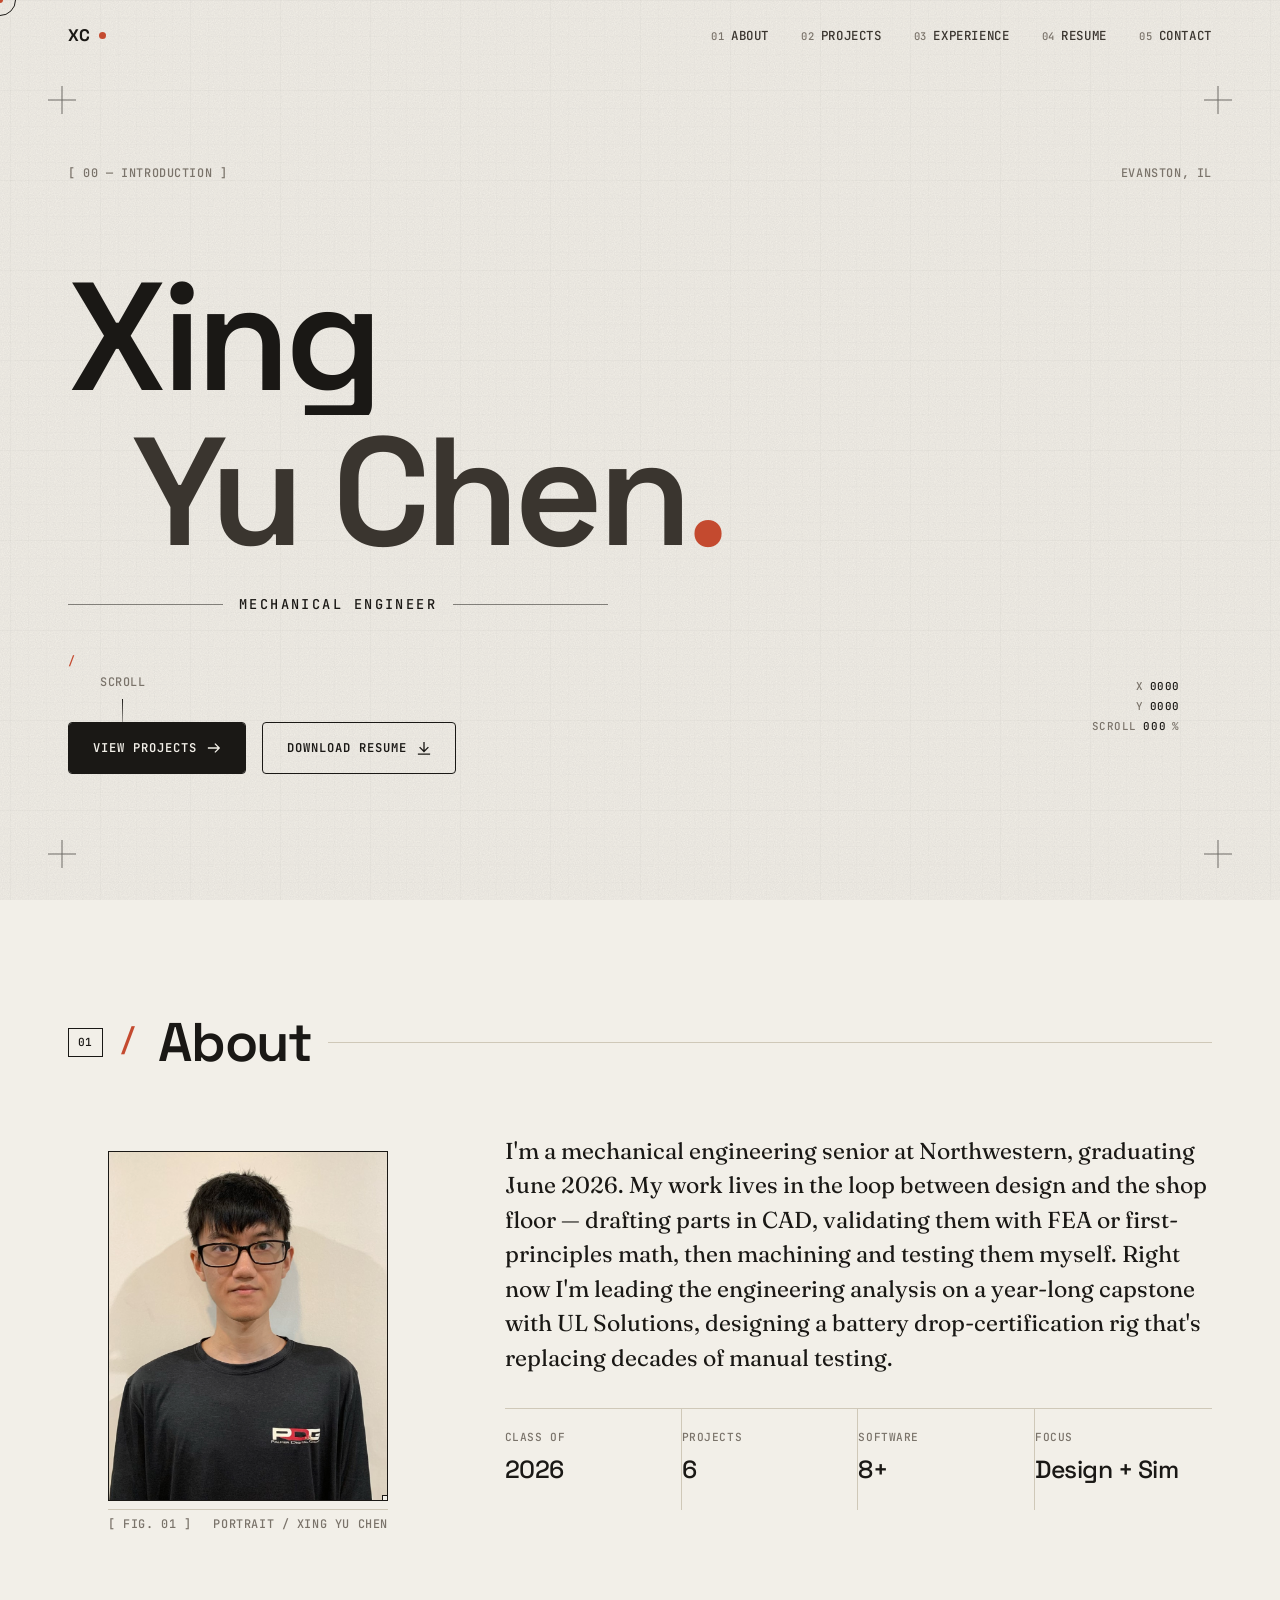
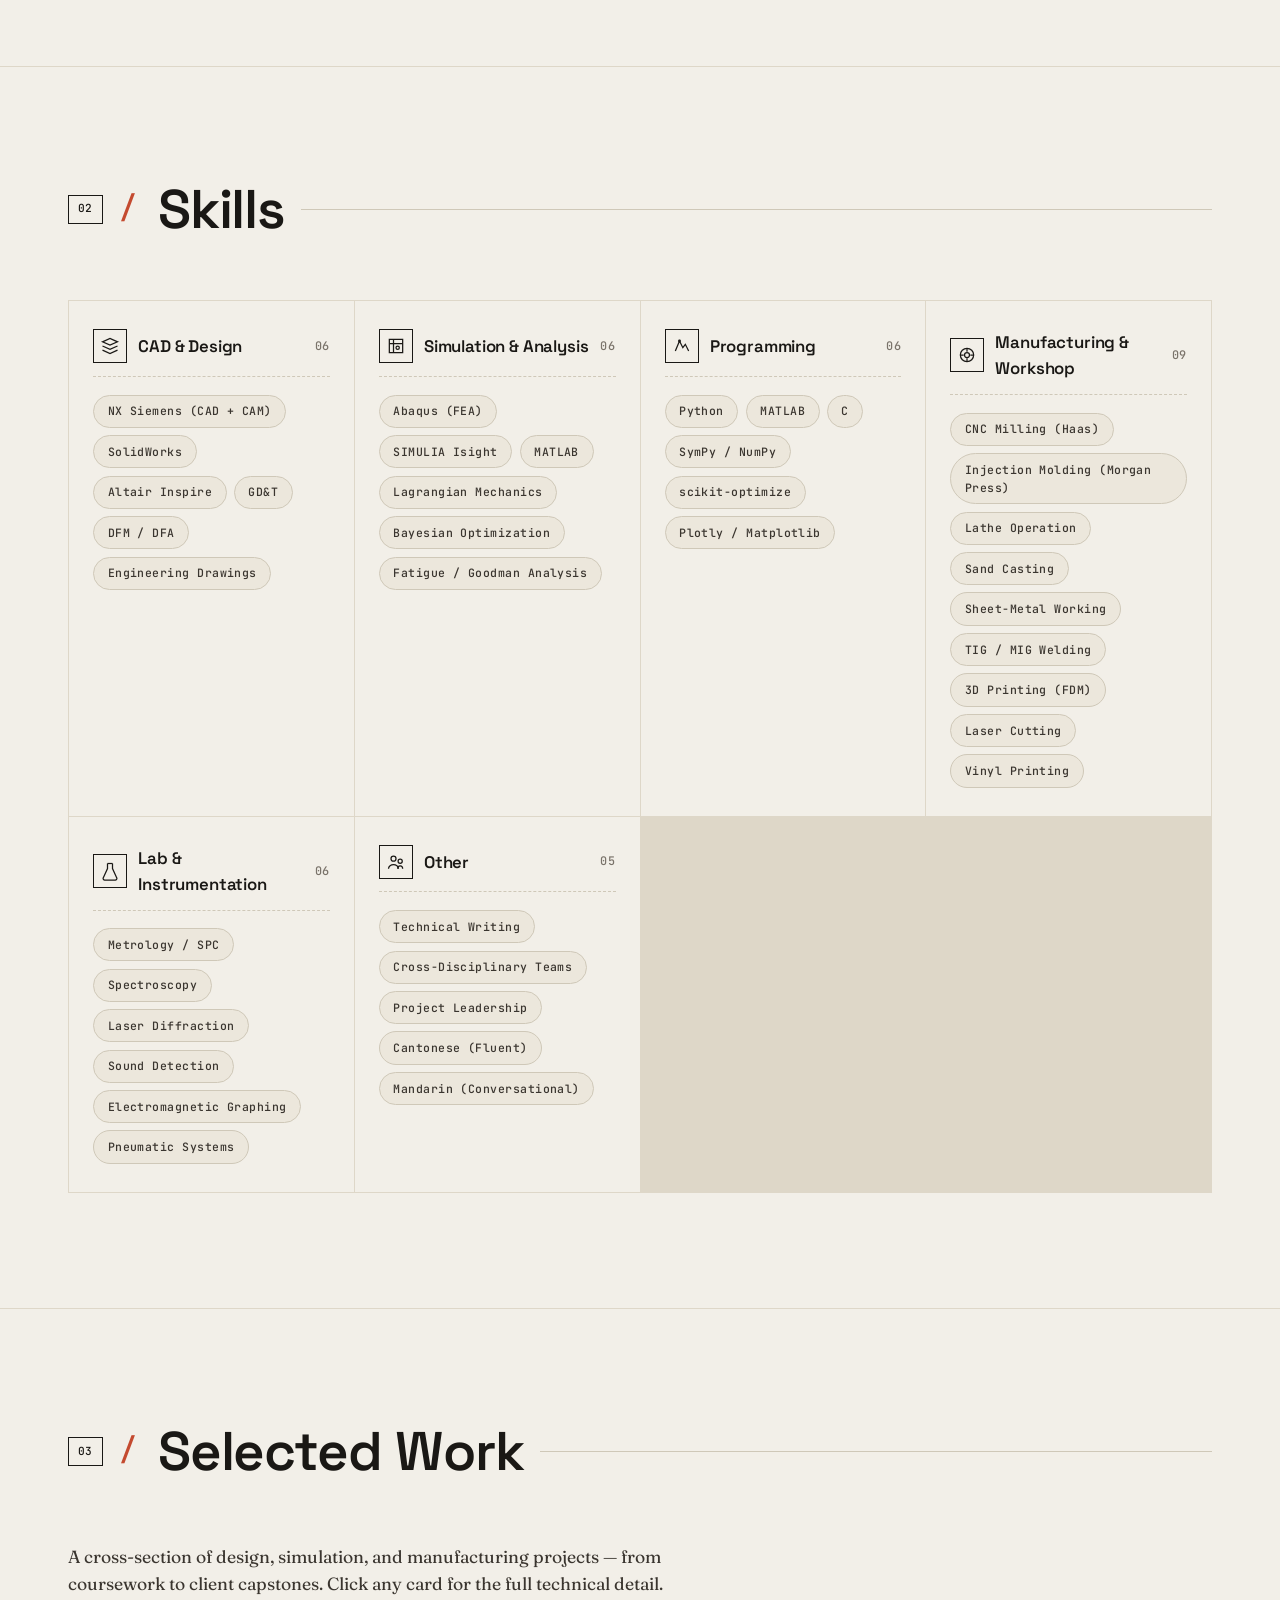
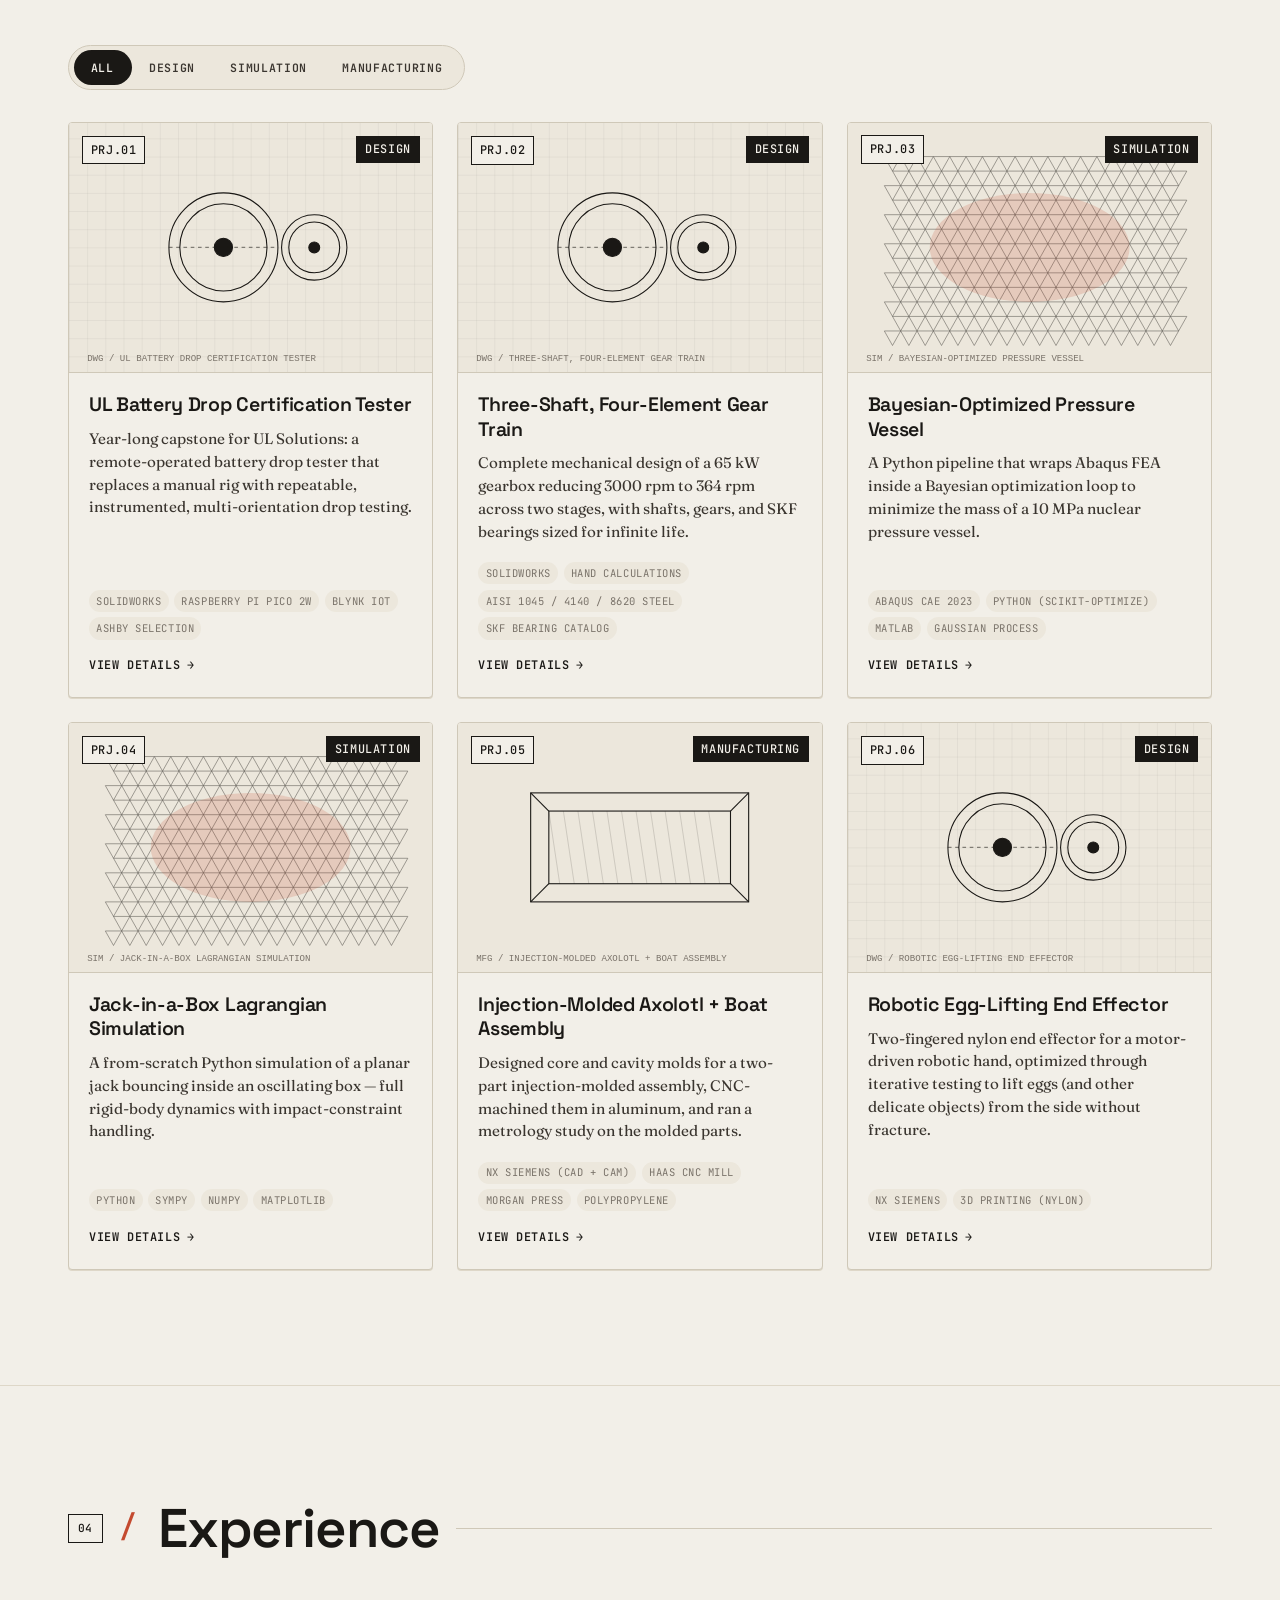
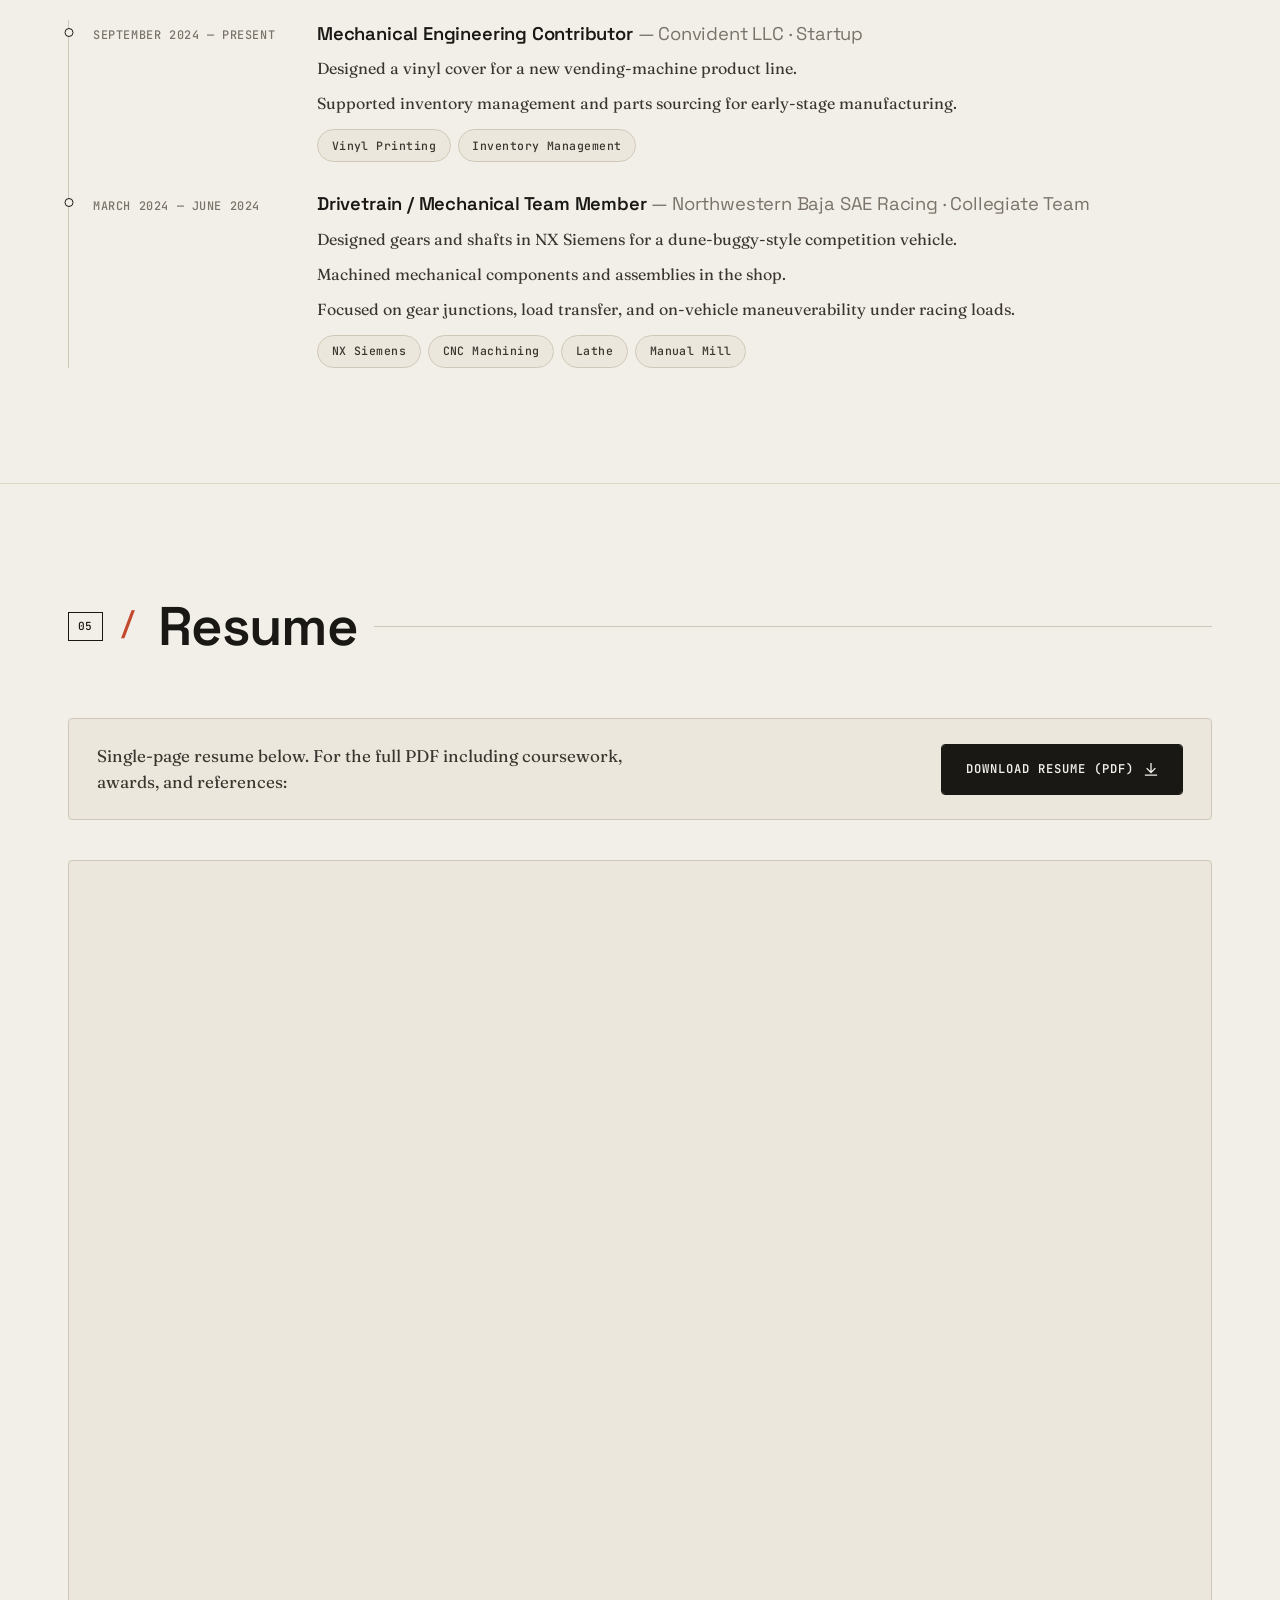
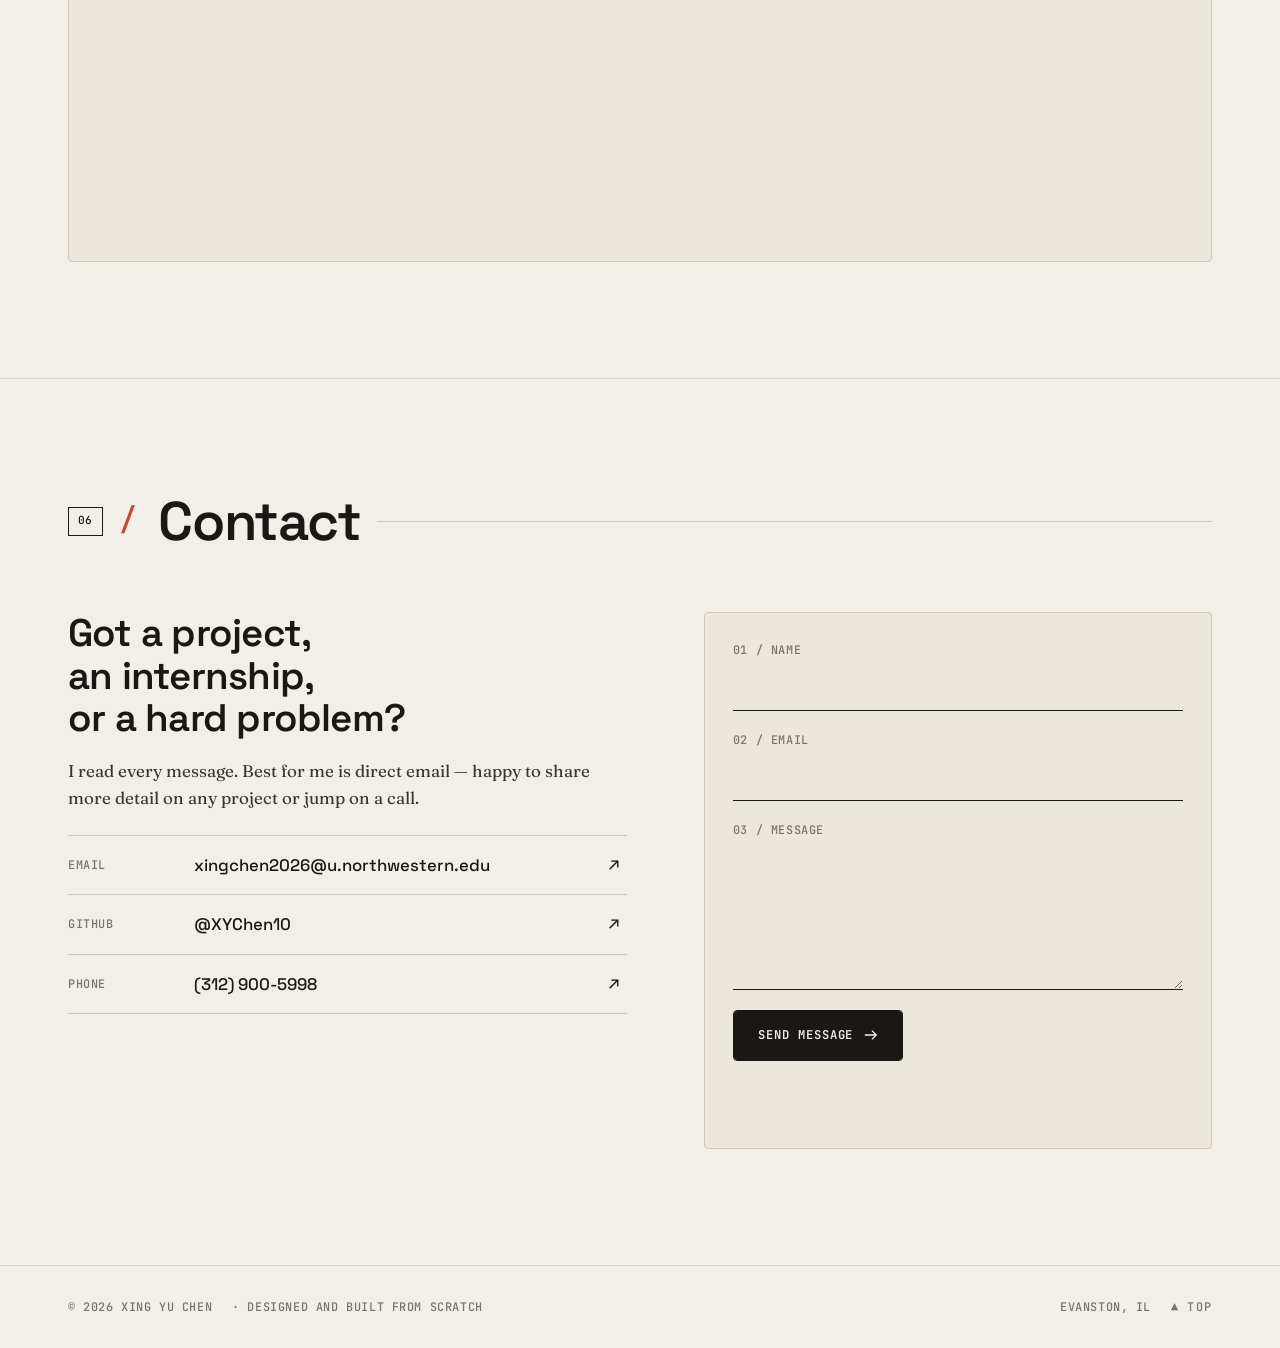
==== index.html @ 496e9e71 "initial ship" ====
<!doctype html>
<html lang="en">
<head>
  <meta charset="utf-8" />
  <meta name="viewport" content="width=device-width, initial-scale=1" />
  <meta name="theme-color" content="#F2EFE8" />
  <title>Portfolio</title>
  <meta name="description" data-bind="description" content="Mechanical engineering portfolio." />

  <link rel="preconnect" href="https://fonts.googleapis.com" />
  <link rel="preconnect" href="https://fonts.gstatic.com" crossorigin />
  <link rel="stylesheet" href="https://fonts.googleapis.com/css2?family=Space+Grotesk:wght@400;500;600;700&family=Fraunces:opsz,wght@9..144,400;9..144,500;9..144,600&family=JetBrains+Mono:wght@400;500;600&display=swap" />
  <link rel="stylesheet" href="styles.css" />
  <link rel="icon" href="data:image/svg+xml;utf8,<svg xmlns='http://www.w3.org/2000/svg' viewBox='0 0 32 32'><rect width='32' height='32' fill='%23F2EFE8'/><text x='16' y='22' text-anchor='middle' font-family='monospace' font-size='16' font-weight='700' fill='%231A1815'>X</text></svg>" />
</head>
<body>
  <div class="cursor-dot" aria-hidden="true"></div>
  <div class="cursor-ring" aria-hidden="true"></div>
  <div class="grain" aria-hidden="true"></div>

  <!-- ============ NAV ============ -->
  <header class="nav" id="nav">
    <div class="nav__inner">
      <a href="#hero" class="nav__logo" aria-label="Home">
        <span class="nav__mark" data-bind="initials">·</span>
        <span class="nav__dot"></span>
      </a>
      <nav class="nav__links" aria-label="Primary">
        <a href="#about"      data-nav="about"><span class="nav__num">01</span> About</a>
        <a href="#work"       data-nav="work"><span class="nav__num">02</span> Projects</a>
        <a href="#experience" data-nav="experience"><span class="nav__num">03</span> Experience</a>
        <a href="#resume"     data-nav="resume"><span class="nav__num">04</span> Resume</a>
        <a href="#contact"    data-nav="contact"><span class="nav__num">05</span> Contact</a>
      </nav>
      <button class="nav__toggle" id="navToggle" aria-label="Toggle menu" aria-expanded="false">
        <span></span><span></span><span></span>
      </button>
    </div>
  </header>

  <main>
    <!-- ============ HERO ============ -->
    <section class="hero" id="hero" data-section="hero">
      <svg class="hero__grid" aria-hidden="true" preserveAspectRatio="xMidYMid slice" viewBox="0 0 1600 1000">
        <defs>
          <pattern id="grid-fine" width="20" height="20" patternUnits="userSpaceOnUse">
            <path d="M 20 0 L 0 0 0 20" fill="none" stroke="currentColor" stroke-width="0.5" opacity="0.35"/>
          </pattern>
          <pattern id="grid-coarse" width="100" height="100" patternUnits="userSpaceOnUse">
            <path d="M 100 0 L 0 0 0 100" fill="none" stroke="currentColor" stroke-width="0.8" opacity="0.5"/>
          </pattern>
        </defs>
        <rect width="100%" height="100%" fill="url(#grid-fine)" />
        <rect width="100%" height="100%" fill="url(#grid-coarse)" />
      </svg>

      <span class="crosshair crosshair--tl" aria-hidden="true"></span>
      <span class="crosshair crosshair--tr" aria-hidden="true"></span>
      <span class="crosshair crosshair--bl" aria-hidden="true"></span>
      <span class="crosshair crosshair--br" aria-hidden="true"></span>

      <div class="hero__inner container">
        <div class="hero__meta mono">
          <span class="hero__meta-line">[ 00 — INTRODUCTION ]</span>
          <span class="hero__meta-line" data-bind="location">—</span>
        </div>

        <h1 class="hero__name reveal" id="heroName">
          <!-- populated by main.js: name split into rows -->
        </h1>

        <div class="hero__rule reveal" id="heroRule">
          <span class="rule-line"></span>
          <span class="hero__title mono" data-bind="title">MECHANICAL ENGINEER</span>
          <span class="rule-line"></span>
        </div>

        <p class="hero__tagline reveal" id="heroTagline">
          <span class="hero__tagline-prefix mono">/ </span>
          <span class="hero__tagline-cycle" id="taglineCycle" aria-live="polite">—</span>
        </p>

        <div class="hero__ctas reveal" id="heroCtas">
          <a href="#work" class="btn btn--solid">
            <span class="btn__label">View Projects</span>
            <span class="btn__icon" aria-hidden="true">
              <svg viewBox="0 0 16 16" width="14" height="14"><path d="M1 8h13M9 3l5 5-5 5" fill="none" stroke="currentColor" stroke-width="1.5"/></svg>
            </span>
          </a>
          <a href="#" class="btn btn--ghost btn--pulse" data-bind-href="resume" download>
            <span class="btn__label">Download Resume</span>
            <span class="btn__icon" aria-hidden="true">
              <svg viewBox="0 0 16 16" width="14" height="14"><path d="M8 1v10M3 7l5 5 5-5M1 15h14" fill="none" stroke="currentColor" stroke-width="1.5"/></svg>
            </span>
          </a>
        </div>

        <div class="hero__readout mono" aria-hidden="true">
          <div><span>X</span><b id="readoutX">0000</b></div>
          <div><span>Y</span><b id="readoutY">0000</b></div>
          <div><span>SCROLL</span><b id="readoutScroll">000</b>%</div>
        </div>

        <div class="hero__scrollhint mono" aria-hidden="true">
          <span>SCROLL</span>
          <span class="hero__scrollhint-line"></span>
        </div>
      </div>
    </section>

    <!-- ============ ABOUT ============ -->
    <section class="section about" id="about" data-section="about">
      <div class="container">
        <header class="section__head">
          <span class="section__num mono">01</span>
          <h2 class="section__title"><span class="section__title-lead mono">/ </span>About</h2>
          <span class="section__rule"></span>
        </header>

        <div class="about__grid">
          <figure class="about__photo reveal">
            <div class="about__photo-frame">
              <img alt="Portrait" data-bind-src="photo" data-bind-alt="name" />
            </div>
            <figcaption class="about__caption mono">
              <span>[ FIG. 01 ]</span><span data-bind="figCaption">PORTRAIT</span>
            </figcaption>
          </figure>

          <div class="about__body">
            <p class="about__lead reveal" data-bind="bio"></p>

            <dl class="about__stats reveal" id="aboutStats"></dl>
          </div>
        </div>
      </div>
    </section>

    <!-- ============ SKILLS ============ -->
    <section class="section skills" id="skills" data-section="skills">
      <div class="container">
        <header class="section__head">
          <span class="section__num mono">02</span>
          <h2 class="section__title"><span class="section__title-lead mono">/ </span>Skills</h2>
          <span class="section__rule"></span>
        </header>

        <div class="skills__grid" id="skillsGrid"></div>
      </div>
    </section>

    <!-- ============ WORK / PROJECTS ============ -->
    <section class="section work" id="work" data-section="work">
      <div class="container">
        <header class="section__head">
          <span class="section__num mono">03</span>
          <h2 class="section__title"><span class="section__title-lead mono">/ </span>Selected Work</h2>
          <span class="section__rule"></span>
        </header>

        <p class="work__intro reveal">
          A cross-section of design, simulation, and manufacturing projects —
          from coursework to client capstones. Click any card for the full technical detail.
        </p>

        <div class="filter reveal" role="tablist" aria-label="Project filter" id="filterEl">
          <span class="filter__pill" aria-hidden="true"></span>
          <!-- buttons populated by main.js from the categories present in projects.json -->
        </div>

        <div class="cards" id="projectCards" aria-live="polite"></div>
      </div>
    </section>

    <!-- ============ EXPERIENCE ============ -->
    <section class="section experience" id="experience" data-section="experience">
      <div class="container">
        <header class="section__head">
          <span class="section__num mono">04</span>
          <h2 class="section__title"><span class="section__title-lead mono">/ </span>Experience</h2>
          <span class="section__rule"></span>
        </header>

        <div class="timeline" id="experienceTimeline"></div>
      </div>
    </section>

    <!-- ============ RESUME ============ -->
    <section class="section resume" id="resume" data-section="resume">
      <div class="container">
        <header class="section__head">
          <span class="section__num mono">05</span>
          <h2 class="section__title"><span class="section__title-lead mono">/ </span>Resume</h2>
          <span class="section__rule"></span>
        </header>

        <div class="resume__top reveal">
          <p class="resume__intro">
            Single-page resume below. For the full PDF including coursework, awards, and references:
          </p>
          <a class="btn btn--solid btn--pulse" data-bind-href="resume" download>
            <span class="btn__label">Download Resume (PDF)</span>
            <span class="btn__icon" aria-hidden="true">
              <svg viewBox="0 0 16 16" width="14" height="14"><path d="M8 1v10M3 7l5 5 5-5M1 15h14" fill="none" stroke="currentColor" stroke-width="1.5"/></svg>
            </span>
          </a>
        </div>

        <div class="resume__embed reveal" id="resumeEmbed">
          <!-- PDF iframe added by main.js if resume exists, otherwise a note -->
        </div>
      </div>
    </section>

    <!-- ============ CONTACT ============ -->
    <section class="section contact" id="contact" data-section="contact">
      <div class="container">
        <header class="section__head">
          <span class="section__num mono">06</span>
          <h2 class="section__title"><span class="section__title-lead mono">/ </span>Contact</h2>
          <span class="section__rule"></span>
        </header>

        <div class="contact__grid">
          <div class="contact__lede reveal">
            <h3 class="contact__big">
              Got a project,<br/>
              an internship,<br/>
              or a hard problem?
            </h3>
            <p>I read every message. Best for me is direct email — happy to share more detail on any project or jump on a call.</p>

            <ul class="contact__links" id="contactLinks"></ul>
          </div>

          <form class="contact__form reveal" id="contactForm" novalidate>
            <div class="field">
              <label for="cf-name" class="mono">01 / NAME</label>
              <input type="text" id="cf-name" name="name" required autocomplete="name" />
            </div>
            <div class="field">
              <label for="cf-email" class="mono">02 / EMAIL</label>
              <input type="email" id="cf-email" name="email" required autocomplete="email" />
            </div>
            <div class="field">
              <label for="cf-msg" class="mono">03 / MESSAGE</label>
              <textarea id="cf-msg" name="message" rows="5" required></textarea>
            </div>
            <button type="submit" class="btn btn--solid contact__submit">
              <span class="btn__label">Send Message</span>
              <span class="btn__icon" aria-hidden="true">
                <svg viewBox="0 0 16 16" width="14" height="14"><path d="M1 8h13M9 3l5 5-5 5" fill="none" stroke="currentColor" stroke-width="1.5"/></svg>
              </span>
            </button>
            <p class="contact__status mono" id="contactStatus" role="status" aria-live="polite"></p>
          </form>
        </div>
      </div>
    </section>
  </main>

  <footer class="footer">
    <div class="container footer__inner">
      <div class="footer__left mono">
        <span>© <span id="footerYear"></span> <span data-bind="name">—</span></span>
        <span>· Designed and built from scratch</span>
      </div>
      <div class="footer__right mono">
        <span data-bind="location">—</span>
        <a href="#hero" class="footer__top">▲ TOP</a>
      </div>
    </div>
  </footer>

  <!-- Lightbox -->
  <div class="lightbox" id="lightbox" aria-hidden="true" role="dialog" aria-modal="true">
    <button class="lightbox__close" data-lightbox-close aria-label="Close">
      <svg viewBox="0 0 24 24" width="22" height="22" fill="none" stroke="currentColor" stroke-width="1.5"><path d="M5 5l14 14M19 5L5 19"/></svg>
    </button>
    <button class="lightbox__prev" data-lightbox-prev aria-label="Previous image">
      <svg viewBox="0 0 24 24" width="22" height="22" fill="none" stroke="currentColor" stroke-width="1.5"><path d="M15 4L7 12l8 8"/></svg>
    </button>
    <button class="lightbox__next" data-lightbox-next aria-label="Next image">
      <svg viewBox="0 0 24 24" width="22" height="22" fill="none" stroke="currentColor" stroke-width="1.5"><path d="M9 4l8 8-8 8"/></svg>
    </button>
    <figure class="lightbox__figure">
      <img id="lightboxImg" alt="" />
      <figcaption class="lightbox__caption mono" id="lightboxCaption"></figcaption>
    </figure>
  </div>

  <script src="main.js"></script>
</body>
</html>
---- styles.css ----
/* ============================================================
   Portfolio — Xing Yu Chen
   Mechanical-engineering portfolio. Cream + ink + burnt-orange.
   Tokens → base → components → sections → detail page →
   lightbox → responsive.
   ============================================================ */

:root {
  /* Palette */
  --c-bg:        #F2EFE8;
  --c-bg-2:      #ECE7DC;
  --c-bg-3:      #E4DED0;
  --c-ink:       #1A1815;
  --c-ink-2:     #3A352F;
  --c-muted:     #7A736A;
  --c-line:      #CFC8B8;
  --c-line-soft: #DED7C8;
  --c-accent:    #C44A2F;
  --c-accent-2:  #A33C24;
  --c-accent-3:  #8A3219;
  --c-accent-soft:#F3D8CC;

  /* Type */
  --f-display: 'Space Grotesk', system-ui, -apple-system, Segoe UI, sans-serif;
  --f-body:    'Fraunces', Georgia, 'Times New Roman', serif;
  --f-mono:    'JetBrains Mono', ui-monospace, 'SF Mono', Menlo, Consolas, monospace;

  /* Layout */
  --max-w: 1240px;
  --max-w-narrow: 780px;
  --gutter: clamp(1.25rem, 4vw, 3rem);

  /* Motion */
  --e-out:  cubic-bezier(0.16, 1, 0.3, 1);
  --e-soft: cubic-bezier(0.65, 0, 0.35, 1);
  --d-1: 200ms; --d-2: 360ms; --d-3: 600ms;

  --radius: 4px;
  --shadow-card:   0 1px 0 var(--c-line-soft);
  --shadow-card-h: 0 18px 40px -22px rgba(26,24,21,0.35), 0 2px 0 var(--c-line);
  --nav-h: 70px;
}

/* ---------- Reset ---------- */
*, *::before, *::after { box-sizing: border-box; }
html { scroll-behavior: smooth; }
@media (prefers-reduced-motion: reduce) {
  html { scroll-behavior: auto; }
  *, *::before, *::after { animation-duration: 0.01ms !important; transition-duration: 0.01ms !important; }
}
html, body { margin: 0; padding: 0; }
body {
  background: var(--c-bg);
  color: var(--c-ink);
  font-family: var(--f-body);
  font-size: 17px;
  line-height: 1.55;
  -webkit-font-smoothing: antialiased;
  -moz-osx-font-smoothing: grayscale;
  overflow-x: hidden;
}
img, svg { display: block; max-width: 100%; }
button { font: inherit; color: inherit; background: none; border: 0; cursor: pointer; }
input, textarea { font: inherit; color: inherit; }
a { color: inherit; text-decoration: none; }
ul, ol { margin: 0; padding: 0; list-style: none; }
::selection { background: var(--c-accent); color: var(--c-bg); }

/* ---------- Utility ---------- */
.container { width: 100%; max-width: var(--max-w); margin: 0 auto; padding: 0 var(--gutter); }
.container--narrow { max-width: var(--max-w-narrow); }
.mono { font-family: var(--f-mono); font-weight: 500; letter-spacing: 0.05em; text-transform: uppercase; font-size: 0.74rem; }

/* ---------- Grain overlay ---------- */
.grain {
  position: fixed; inset: 0;
  pointer-events: none;
  z-index: 1;
  opacity: 0.35;
  mix-blend-mode: multiply;
  background-image: url("data:image/svg+xml;utf8,<svg xmlns='http://www.w3.org/2000/svg' width='220' height='220'><filter id='n'><feTurbulence type='fractalNoise' baseFrequency='0.85' numOctaves='2' stitchTiles='stitch'/><feColorMatrix values='0 0 0 0 0.1 0 0 0 0 0.09 0 0 0 0 0.08 0 0 0 0.5 0'/></filter><rect width='220' height='220' filter='url(%23n)' opacity='0.6'/></svg>");
}

/* ---------- Custom cursor ---------- */
.cursor-dot, .cursor-ring {
  position: fixed; top: 0; left: 0;
  pointer-events: none; z-index: 9999;
  transform: translate(-50%, -50%);
  opacity: 0;
  transition: opacity 200ms, width 200ms var(--e-out), height 200ms var(--e-out);
}
.cursor-dot { width: 6px; height: 6px; background: var(--c-accent); border-radius: 50%; }
.cursor-ring { width: 32px; height: 32px; border: 1px solid var(--c-ink); border-radius: 50%; }
body.has-cursor .cursor-dot,
body.has-cursor .cursor-ring { opacity: 1; }
body.has-cursor.cursor-hover .cursor-ring { width: 54px; height: 54px; border-color: var(--c-accent); }
body.has-cursor.cursor-hover .cursor-dot { background: var(--c-ink); }
@media (hover: none), (pointer: coarse) { .cursor-dot, .cursor-ring { display: none !important; } }

/* ============================================================
   NAV
   ============================================================ */
.nav {
  position: fixed; top: 0; left: 0; right: 0; z-index: 50;
  padding: 1.25rem 0;
  transition: padding 300ms var(--e-out), background 300ms var(--e-out),
              backdrop-filter 300ms var(--e-out), box-shadow 300ms var(--e-out);
}
.nav.is-scrolled {
  padding: 0.55rem 0;
  background: rgba(242,239,232,0.78);
  backdrop-filter: saturate(140%) blur(14px);
  -webkit-backdrop-filter: saturate(140%) blur(14px);
  box-shadow: 0 1px 0 var(--c-line-soft);
}
.nav__inner {
  width: 100%; max-width: var(--max-w); margin: 0 auto; padding: 0 var(--gutter);
  display: flex; align-items: center; justify-content: space-between;
}
.nav__logo {
  display: inline-flex; align-items: center; gap: 0.5rem;
  font-family: var(--f-display); font-weight: 700; font-size: 1.05rem; letter-spacing: 0.02em;
}
.nav__dot { width: 7px; height: 7px; border-radius: 50%; background: var(--c-accent); display: inline-block; }
.nav__links { display: flex; align-items: center; gap: 2rem; }
.nav__links a {
  position: relative;
  display: inline-flex; align-items: baseline; gap: 0.4rem;
  font-family: var(--f-mono); font-size: 0.78rem; font-weight: 500;
  letter-spacing: 0.05em; text-transform: uppercase;
  padding: 0.35rem 0;
  color: var(--c-ink-2);
  transition: color 200ms ease;
}
.nav__links a::after {
  content: ''; position: absolute; left: 0; right: 0; bottom: -4px;
  height: 1px; background: var(--c-accent);
  transform: scaleX(0); transform-origin: left;
  transition: transform 360ms var(--e-out);
}
.nav__links a:hover { color: var(--c-ink); }
.nav__links a:hover::after,
.nav__links a.is-active::after { transform: scaleX(1); }
.nav__links a.is-active { color: var(--c-accent); }
.nav__num { color: var(--c-muted); font-size: 0.66rem; }

.nav__back {
  display: inline-flex; align-items: center; gap: 0.5rem;
  padding: 0.5rem 0.8rem;
  border: 1px solid var(--c-line);
  border-radius: 999px;
  color: var(--c-ink-2);
  font-size: 0.74rem;
  transition: all 240ms var(--e-out);
}
.nav__back:hover {
  background: var(--c-ink); color: var(--c-bg); border-color: var(--c-ink);
  transform: translateX(-3px);
}

.nav__toggle {
  display: none; width: 38px; height: 38px;
  position: relative; border: 1px solid var(--c-line); border-radius: var(--radius);
}
.nav__toggle span {
  position: absolute; left: 9px; right: 9px;
  height: 1.5px; background: var(--c-ink);
  transition: transform 280ms var(--e-out), opacity 200ms;
}
.nav__toggle span:nth-child(1) { top: 13px; }
.nav__toggle span:nth-child(2) { top: 18px; }
.nav__toggle span:nth-child(3) { top: 23px; }
.nav__toggle[aria-expanded="true"] span:nth-child(1) { transform: translateY(5px) rotate(45deg); }
.nav__toggle[aria-expanded="true"] span:nth-child(2) { opacity: 0; }
.nav__toggle[aria-expanded="true"] span:nth-child(3) { transform: translateY(-5px) rotate(-45deg); }

/* ============================================================
   BUTTONS
   ============================================================ */
.btn {
  position: relative;
  display: inline-flex; align-items: center; gap: 0.65rem;
  padding: 0.95rem 1.5rem;
  font-family: var(--f-mono); font-size: 0.76rem; font-weight: 600;
  letter-spacing: 0.08em; text-transform: uppercase;
  border: 1px solid var(--c-ink); border-radius: var(--radius);
  overflow: hidden; isolation: isolate;
  transition: transform 200ms var(--e-out), color 250ms ease, border-color 250ms ease;
  user-select: none;
}
.btn::before {
  content: ''; position: absolute; inset: 0; z-index: -1;
  background: var(--c-ink);
  transform: translateX(-101%);
  transition: transform 420ms var(--e-out);
}
.btn--solid { color: var(--c-bg); }
.btn--solid::before { transform: translateX(0); background: var(--c-ink); }
.btn--solid:hover { border-color: var(--c-accent); }
.btn--solid:hover::before { background: var(--c-accent); }

.btn--ghost { color: var(--c-ink); }
.btn--ghost::before { background: var(--c-ink); }
.btn--ghost:hover { color: var(--c-bg); }
.btn--ghost:hover::before { transform: translateX(0); }

.btn:active { transform: scale(0.97); }
.btn__icon { display: inline-flex; transition: transform 280ms var(--e-out); }
.btn:hover .btn__icon { transform: translateX(3px); }

.btn--pulse { animation: btn-pulse 2.6s ease-out infinite; }
@keyframes btn-pulse {
  0%   { box-shadow: 0 0 0 0 rgba(196,74,47,0.40); }
  60%  { box-shadow: 0 0 0 14px rgba(196,74,47,0.00); }
  100% { box-shadow: 0 0 0 0 rgba(196,74,47,0.00); }
}

/* ============================================================
   HERO
   ============================================================ */
.hero {
  position: relative;
  min-height: 100vh; min-height: 100svh;
  padding: calc(var(--nav-h) + 2rem) 0 4rem;
  display: flex; align-items: center;
  overflow: hidden;
}
.hero__grid {
  position: absolute; inset: 0; width: 100%; height: 100%;
  color: var(--c-ink); opacity: 0.10;
  animation: grid-drift 38s linear infinite;
}
@keyframes grid-drift { from { transform: translate(0,0); } to { transform: translate(-100px,-100px); } }

.crosshair { position: absolute; width: 28px; height: 28px; pointer-events: none; opacity: 0.6; }
.crosshair::before, .crosshair::after { content: ''; position: absolute; background: var(--c-ink); }
.crosshair::before { left: 50%; top: 0; bottom: 0; width: 1px; transform: translateX(-50%); }
.crosshair::after  { top: 50%; left: 0; right: 0; height: 1px; transform: translateY(-50%); }
.crosshair--tl { top: calc(var(--nav-h) + 1rem); left: var(--gutter); }
.crosshair--tr { top: calc(var(--nav-h) + 1rem); right: var(--gutter); }
.crosshair--bl { bottom: 2rem; left: var(--gutter); }
.crosshair--br { bottom: 2rem; right: var(--gutter); }

.hero__inner { position: relative; z-index: 2; width: 100%; }
.hero__meta { display: flex; justify-content: space-between; color: var(--c-muted); margin-bottom: clamp(2.5rem, 6vw, 5rem); }

.hero__name {
  font-family: var(--f-display);
  font-weight: 600;
  font-size: clamp(3.2rem, 12vw, 10.5rem);
  line-height: 0.92;
  letter-spacing: -0.035em;
  margin: 0 0 1.5rem 0; color: var(--c-ink);
}
.hero__name-row { display: block; overflow: hidden; padding: 0.05em 0 0.04em; }
.hero__name-row:nth-child(2) { padding-left: clamp(0px, 6vw, 4rem); color: var(--c-ink-2); }
.hero__name-row:nth-child(2) .reveal-word::after { content: '.'; color: var(--c-accent); }
.hero__name .reveal-word {
  display: inline-block;
  transform: translateY(110%);
  transition: transform 900ms var(--e-out);
}
.hero__name.is-revealed .reveal-word { transform: translateY(0); }
.hero__name-row:nth-child(2) .reveal-word { transition-delay: 120ms; }

.hero__rule {
  display: flex; align-items: center; gap: 1rem;
  margin: 1.5rem 0; max-width: 540px;
  opacity: 0; transform: translateY(20px);
  transition: opacity 700ms var(--e-out) 280ms, transform 700ms var(--e-out) 280ms;
}
.hero__rule.is-revealed { opacity: 1; transform: translateY(0); }
.rule-line { flex: 1; height: 1px; background: var(--c-ink); opacity: 0.5; }
.hero__title { color: var(--c-ink); font-size: 0.85rem; letter-spacing: 0.18em; }

.hero__tagline {
  font-family: var(--f-body);
  font-size: clamp(1.1rem, 1.8vw, 1.5rem);
  font-style: italic;
  color: var(--c-ink-2);
  margin: 0 0 3rem 0;
  opacity: 0; transform: translateY(20px);
  transition: opacity 700ms var(--e-out) 440ms, transform 700ms var(--e-out) 440ms;
}
.hero__tagline.is-revealed { opacity: 1; transform: translateY(0); }
.hero__tagline-prefix { color: var(--c-accent); font-style: normal; }
.hero__tagline-cycle { display: inline-block; transition: opacity 300ms ease, transform 300ms var(--e-out); }
.hero__tagline-cycle.is-out { opacity: 0; transform: translateY(-8px); }

.hero__ctas {
  display: flex; gap: 1rem; flex-wrap: wrap;
  opacity: 0; transform: translateY(20px);
  transition: opacity 700ms var(--e-out) 600ms, transform 700ms var(--e-out) 600ms;
}
.hero__ctas.is-revealed { opacity: 1; transform: translateY(0); }

.hero__readout {
  position: absolute;
  bottom: 2.4rem; right: calc(var(--gutter) + 32px);
  display: flex; flex-direction: column; gap: 0.2rem;
  color: var(--c-muted); font-size: 0.68rem; text-align: right;
  opacity: 0; transition: opacity 800ms ease 1100ms;
}
.hero.is-revealed .hero__readout { opacity: 1; }
.hero__readout div { display: flex; gap: 0.4rem; justify-content: flex-end; }
.hero__readout b { color: var(--c-ink); font-weight: 500; min-width: 3ch; display: inline-block; text-align: right; }

.hero__scrollhint {
  position: absolute;
  bottom: 2.4rem; left: calc(var(--gutter) + 32px);
  display: flex; flex-direction: column; align-items: center; gap: 0.5rem;
  color: var(--c-muted);
  opacity: 0; transition: opacity 800ms ease 1300ms;
}
.hero.is-revealed .hero__scrollhint { opacity: 1; }
.hero__scrollhint-line {
  width: 1px; height: 36px;
  background: linear-gradient(to bottom, var(--c-ink), transparent);
  animation: scroll-trace 2.2s ease-in-out infinite; transform-origin: top;
}
@keyframes scroll-trace { 0%,100% { transform: scaleY(0.3); opacity: 0.4; } 50% { transform: scaleY(1); opacity: 1; } }

/* ============================================================
   SECTION SCAFFOLD
   ============================================================ */
.section { position: relative; padding: clamp(4rem, 9vw, 8rem) 0; }
.section + .section { border-top: 1px solid var(--c-line-soft); }

.section__head {
  display: grid; grid-template-columns: auto auto 1fr;
  align-items: center; gap: 1rem;
  margin-bottom: clamp(2.5rem, 5vw, 4rem);
}
.section__num {
  display: inline-block;
  padding: 0.3rem 0.55rem;
  border: 1px solid var(--c-ink);
  color: var(--c-ink); font-size: 0.7rem;
}
.section__title {
  font-family: var(--f-display); font-weight: 600;
  font-size: clamp(2rem, 4.5vw, 3.4rem);
  letter-spacing: -0.02em; margin: 0; line-height: 1;
}
.section__title--inline { font-size: clamp(1.4rem, 2.4vw, 2rem); margin: 0 0 1rem; }
.section__title-lead { color: var(--c-accent); font-size: 0.55em; vertical-align: 0.35em; }
.section__rule { height: 1px; background: var(--c-line); }

.reveal {
  opacity: 0; transform: translateY(28px);
  transition: opacity 800ms var(--e-out), transform 800ms var(--e-out);
}
.reveal.is-in { opacity: 1; transform: translateY(0); }

/* ============================================================
   ABOUT
   ============================================================ */
.about__grid {
  display: grid;
  grid-template-columns: minmax(260px, 360px) 1fr;
  gap: clamp(2rem, 6vw, 5rem);
  align-items: start;
}
.about__photo {
  position: sticky; top: calc(var(--nav-h) + 1.5rem);
  display: flex; flex-direction: column; gap: 0.5rem;
}
.about__photo-frame {
  position: relative;
  aspect-ratio: 4 / 5;
  background: var(--c-bg-2);
  border: 1px solid var(--c-ink);
  overflow: hidden;
}
.about__photo-frame::before, .about__photo-frame::after {
  content: ''; position: absolute; width: 10px; height: 10px;
  border: 1px solid var(--c-ink); background: var(--c-bg);
}
.about__photo-frame::before { top: -5px; left: -5px; }
.about__photo-frame::after  { bottom: -5px; right: -5px; }
.about__photo-frame img {
  width: 100%; height: 100%;
  object-fit: cover;
  filter: contrast(1.02) saturate(0.95);
}
.about__caption {
  display: flex; justify-content: space-between;
  color: var(--c-muted);
  padding-top: 0.35rem; border-top: 1px solid var(--c-line);
}

.about__lead {
  font-family: var(--f-body);
  font-size: clamp(1.2rem, 1.8vw, 1.55rem);
  line-height: 1.5;
  color: var(--c-ink);
  margin: 0 0 2rem 0;
}

.about__stats {
  display: grid;
  grid-template-columns: repeat(4, 1fr);
  gap: 0; margin: 0;
  border-top: 1px solid var(--c-line);
}
.stat {
  padding: 1.25rem 1rem 1.25rem 0;
  border-right: 1px solid var(--c-line);
}
.stat:last-child { border-right: 0; padding-right: 0; }
.stat:first-child { padding-left: 0; }
.stat dt { color: var(--c-muted); font-size: 0.7rem; margin-bottom: 0.35rem; }
.stat dd {
  margin: 0;
  font-family: var(--f-display);
  font-size: 1.55rem; font-weight: 500;
  letter-spacing: -0.02em; color: var(--c-ink);
}

/* ============================================================
   SKILLS
   ============================================================ */
.skills__grid {
  display: grid;
  grid-template-columns: repeat(auto-fill, minmax(280px, 1fr));
  gap: 1px;
  background: var(--c-line-soft);
  border: 1px solid var(--c-line-soft);
}
.skill-group {
  background: var(--c-bg);
  padding: 1.75rem 1.5rem;
  display: flex; flex-direction: column; gap: 1.1rem;
}
.skill-group header {
  display: flex; align-items: center; gap: 0.7rem;
  padding-bottom: 0.8rem;
  border-bottom: 1px dashed var(--c-line);
}
.skill-group__icon {
  display: inline-flex; align-items: center; justify-content: center;
  width: 34px; height: 34px;
  border: 1px solid var(--c-ink); color: var(--c-ink);
}
.skill-group h3 {
  margin: 0; flex: 1;
  font-family: var(--f-display); font-size: 1.05rem; font-weight: 600;
  letter-spacing: -0.01em;
}
.skill-group__count { color: var(--c-muted); }

.pills { display: flex; flex-wrap: wrap; gap: 0.45rem; }
.pills--inline { margin-top: 0.75rem; }
.pills--lg .pill { padding: 0.55rem 1rem; font-size: 0.78rem; }
.pill {
  display: inline-flex;
  padding: 0.42rem 0.85rem;
  font-family: var(--f-mono); font-size: 0.72rem;
  letter-spacing: 0.04em; font-weight: 500;
  color: var(--c-ink-2);
  background: var(--c-bg-2);
  border: 1px solid var(--c-line);
  border-radius: 999px;
  cursor: default;
  transition: transform 180ms var(--e-out), background 240ms ease, color 240ms ease, border-color 240ms ease;
}
.pill:hover {
  transform: scale(0.97);
  background: var(--c-ink); color: var(--c-bg); border-color: var(--c-ink);
}

/* ============================================================
   WORK / PROJECTS
   ============================================================ */
.work__intro {
  font-size: 1.1rem; color: var(--c-ink-2);
  max-width: 60ch; margin: 0 0 3rem 0;
}

.filter {
  position: relative;
  display: inline-flex; flex-wrap: wrap; gap: 0; padding: 4px;
  margin-bottom: 2rem;
  border: 1px solid var(--c-line);
  border-radius: 999px;
  background: var(--c-bg-2);
}
.filter__pill {
  position: absolute;
  top: 4px; left: 4px; height: calc(100% - 8px);
  background: var(--c-ink); border-radius: 999px;
  transition: transform 420ms var(--e-out), width 420ms var(--e-out);
  z-index: 0;
}
.filter__btn {
  position: relative; z-index: 1;
  padding: 0.55rem 1.1rem;
  font-family: var(--f-mono); font-size: 0.72rem; font-weight: 600;
  letter-spacing: 0.06em; text-transform: uppercase;
  color: var(--c-ink-2); border-radius: 999px;
  transition: color 280ms ease;
}
.filter__btn:hover { color: var(--c-ink); }
.filter__btn.is-active { color: var(--c-bg); }

.cards {
  display: grid;
  grid-template-columns: repeat(auto-fill, minmax(320px, 1fr));
  gap: 1.5rem;
}
.cards--related { margin-top: 1.5rem; }

.card {
  position: relative; display: flex; flex-direction: column;
  background: var(--c-bg);
  border: 1px solid var(--c-line);
  border-radius: var(--radius);
  overflow: hidden;
  cursor: pointer;
  text-align: left;
  transition: transform 400ms var(--e-out), box-shadow 400ms var(--e-out), border-color 400ms ease;
  box-shadow: var(--shadow-card);
  opacity: 0; transform: translateY(20px);
  animation: card-in 700ms var(--e-out) forwards;
}
.card:nth-child(1) { animation-delay: 40ms; }
.card:nth-child(2) { animation-delay: 80ms; }
.card:nth-child(3) { animation-delay: 120ms; }
.card:nth-child(4) { animation-delay: 160ms; }
.card:nth-child(5) { animation-delay: 200ms; }
.card:nth-child(6) { animation-delay: 240ms; }
.card:nth-child(7) { animation-delay: 280ms; }
.card:nth-child(8) { animation-delay: 320ms; }
@keyframes card-in { to { opacity: 1; transform: translateY(0); } }
.card.is-hidden { display: none; }
.card:hover {
  transform: translateY(-6px);
  box-shadow: var(--shadow-card-h);
  border-color: var(--c-ink);
}
.card.is-leaving { opacity: 0.35; transform: scale(1.04); transition: all 240ms var(--e-out); }

.card__media {
  position: relative;
  aspect-ratio: 16 / 11;
  overflow: hidden;
  background: var(--c-bg-2);
  border-bottom: 1px solid var(--c-line);
}
.card__media img,
.card__media svg {
  width: 100%; height: 100%;
  object-fit: cover;
  transition: transform 700ms var(--e-out);
}
.card:hover .card__media img,
.card:hover .card__media svg { transform: scale(1.03); }

.card__badge {
  position: absolute; top: 0.8rem; left: 0.8rem;
  padding: 0.25rem 0.5rem;
  background: var(--c-bg); border: 1px solid var(--c-ink);
  color: var(--c-ink);
}
.card__cat {
  position: absolute; top: 0.8rem; right: 0.8rem;
  padding: 0.25rem 0.55rem;
  background: var(--c-ink); color: var(--c-bg);
}

.card__overlay {
  position: absolute; inset: 0;
  display: flex; align-items: center; justify-content: center;
  background: rgba(26,24,21,0.65);
  backdrop-filter: blur(4px);
  -webkit-backdrop-filter: blur(4px);
  opacity: 0;
  transition: opacity 320ms var(--e-out);
  pointer-events: none;
}
.card:hover .card__overlay { opacity: 1; }
.card__overlay-label {
  color: var(--c-bg);
  background: var(--c-accent);
  padding: 0.55rem 1rem;
  border-radius: 999px;
  transform: translateY(8px);
  transition: transform 320ms var(--e-out);
}
.card:hover .card__overlay-label { transform: translateY(0); }

.card__body {
  padding: 1.25rem 1.25rem 1.4rem;
  display: flex; flex-direction: column; gap: 0.65rem;
  flex: 1;
}
.card__title {
  font-family: var(--f-display); font-size: 1.22rem; font-weight: 600;
  letter-spacing: -0.015em; margin: 0; line-height: 1.25;
}
.card__desc { margin: 0; font-size: 0.95rem; color: var(--c-ink-2); line-height: 1.5; }
.card__tags { display: flex; flex-wrap: wrap; gap: 0.35rem; margin-top: auto; padding-top: 0.5rem; }
.card__tag {
  display: inline-block;
  font-family: var(--f-mono); font-size: 0.66rem;
  letter-spacing: 0.05em; text-transform: uppercase;
  color: var(--c-muted);
  padding: 0.18rem 0.45rem;
  background: var(--c-bg-2); border-radius: 999px;
  transition: opacity 320ms var(--e-out), transform 320ms var(--e-out), color 240ms, background 240ms;
  transform: translateY(6px); opacity: 0;
}
.card:hover .card__tag { transform: translateY(0); opacity: 1; color: var(--c-ink); background: var(--c-bg-3); }
.card:not(:hover) .card__tag { transform: translateY(0); opacity: 1; }
.card__cta {
  margin-top: 0.4rem;
  display: inline-flex; align-items: center; gap: 0.4rem;
  font-weight: 600;
  color: var(--c-ink);
}
.card__cta::after {
  content: '→'; display: inline-block;
  transition: transform 300ms var(--e-out);
}
.card:hover .card__cta::after { transform: translateX(5px); color: var(--c-accent); }

/* ============================================================
   EXPERIENCE / TIMELINE
   ============================================================ */
.timeline { display: grid; gap: 3rem; }
.timeline__group { display: block; }
.timeline__label { color: var(--c-muted); margin: 0 0 1rem 0; }
.timeline__list {
  display: grid; gap: 1.75rem;
  border-left: 1px solid var(--c-line);
  padding-left: 1.5rem;
}
.timeline__item {
  display: grid;
  grid-template-columns: 200px 1fr;
  gap: 1.5rem;
  position: relative;
}
.timeline__item::before {
  content: '';
  position: absolute;
  left: -1.5rem; top: 0.5rem;
  width: 9px; height: 9px;
  background: var(--c-bg);
  border: 1px solid var(--c-ink);
  border-radius: 50%;
  transform: translateX(-50%);
  transition: background 240ms, border-color 240ms;
}
.timeline__item:hover::before { background: var(--c-accent); border-color: var(--c-accent); }
.timeline__date { color: var(--c-muted); padding-top: 0.4rem; }
.timeline__body h4 {
  margin: 0 0 0.5rem;
  font-family: var(--f-display); font-weight: 600;
  font-size: 1.15rem; letter-spacing: -0.01em;
}
.timeline__sub { color: var(--c-muted); font-weight: 400; }
.timeline__body p { margin: 0 0 0.6rem; color: var(--c-ink-2); font-size: 1rem; line-height: 1.6; }
.timeline__body p:last-of-type { margin-bottom: 0.75rem; }

/* ============================================================
   RESUME
   ============================================================ */
.resume__top {
  display: flex; align-items: center; justify-content: space-between;
  gap: 2rem; flex-wrap: wrap;
  margin-bottom: 2.5rem;
  padding: 1.5rem 1.75rem;
  background: var(--c-bg-2);
  border: 1px solid var(--c-line);
  border-radius: var(--radius);
}
.resume__intro { margin: 0; max-width: 50ch; color: var(--c-ink-2); }
.resume__embed {
  border: 1px solid var(--c-line);
  border-radius: var(--radius);
  background: var(--c-bg-2);
  overflow: hidden;
  min-height: 800px;
}
.resume__pdf { width: 100%; height: 1000px; border: 0; display: block; }
.resume__missing { padding: 3rem 1.5rem; text-align: center; color: var(--c-muted); }
.resume__missing code { background: var(--c-bg-3); padding: 0.1rem 0.4rem; border-radius: 3px; }

/* ============================================================
   CONTACT
   ============================================================ */
.contact__grid {
  display: grid;
  grid-template-columns: 1.1fr 1fr;
  gap: clamp(2rem, 6vw, 5rem);
  align-items: start;
}
.contact__big {
  font-family: var(--f-display); font-weight: 600;
  font-size: clamp(1.7rem, 3vw, 2.5rem);
  letter-spacing: -0.02em; line-height: 1.1;
  margin: 0 0 1.2rem;
}
.contact__lede p { color: var(--c-ink-2); max-width: 48ch; margin: 0 0 1.5rem 0; }

.contact__links { display: grid; gap: 0; border-top: 1px solid var(--c-line); }
.contact__link {
  display: grid; grid-template-columns: 110px 1fr auto;
  align-items: center; gap: 1rem;
  padding: 1rem 0.5rem 1rem 0;
  border-bottom: 1px solid var(--c-line);
  position: relative;
  transition: padding 320ms var(--e-out), color 240ms;
}
.contact__link::before {
  content: '';
  position: absolute; inset: 0;
  background: var(--c-ink);
  transform: scaleY(0); transform-origin: bottom;
  transition: transform 320ms var(--e-out); z-index: 0;
}
.contact__link > * { position: relative; z-index: 1; }
.contact__link:hover::before { transform: scaleY(1); }
.contact__link:hover { color: var(--c-bg); padding-left: 1rem; padding-right: 1rem; }
.contact__link:hover .contact__link-label { color: var(--c-accent-soft); }
.contact__link-label { color: var(--c-muted); transition: color 240ms; }
.contact__link-value { font-family: var(--f-display); font-size: 1.05rem; font-weight: 500; }
.contact__link-arrow { font-family: var(--f-mono); transition: transform 320ms var(--e-out); }
.contact__link:hover .contact__link-arrow { transform: translate(4px, -4px); }

.contact__form {
  display: grid; gap: 1.25rem;
  padding: 1.75rem;
  background: var(--c-bg-2);
  border: 1px solid var(--c-line);
  border-radius: var(--radius);
}
.field { display: grid; gap: 0.4rem; }
.field label { color: var(--c-muted); }
.field input, .field textarea {
  background: transparent; border: 0;
  border-bottom: 1px solid var(--c-ink);
  padding: 0.6rem 0;
  font-family: var(--f-body); font-size: 1rem;
  resize: vertical;
  transition: border-color 240ms;
}
.field input:focus, .field textarea:focus { outline: none; border-bottom-color: var(--c-accent); }
.contact__submit { justify-self: start; }
.contact__status { color: var(--c-accent); min-height: 1rem; }
.contact__status.is-error { color: var(--c-accent-3); }

/* ============================================================
   FOOTER
   ============================================================ */
.footer {
  border-top: 1px solid var(--c-line-soft);
  padding: 2rem 0;
  color: var(--c-muted);
  background: var(--c-bg);
}
.footer__inner {
  display: flex; justify-content: space-between; gap: 1rem; flex-wrap: wrap;
  align-items: center;
}
.footer__left, .footer__right { display: flex; gap: 1.25rem; flex-wrap: wrap; }
.footer__top { letter-spacing: 0.1em; transition: color 240ms; }
.footer__top:hover { color: var(--c-accent); }

/* ============================================================
   PROJECT DETAIL PAGE
   ============================================================ */
.body--detail { padding-top: 0; }

.detail__section {
  opacity: 0; transform: translateY(20px);
  transition: opacity 700ms var(--e-out), transform 700ms var(--e-out);
}
.detail__section.is-in { opacity: 1; transform: translateY(0); }

/* HERO */
.detail__hero {
  position: relative;
  margin-top: var(--nav-h);
  padding-top: 2rem;
}
.detail__hero-media {
  position: relative;
  aspect-ratio: 21 / 9;
  background: var(--c-bg-2);
  overflow: hidden;
  border-bottom: 1px solid var(--c-line);
}
.detail__hero-media img,
.detail__hero-media svg {
  width: 100%; height: 100%; object-fit: cover;
}
.detail__hero-body {
  padding-top: clamp(2rem, 4vw, 3.5rem);
  padding-bottom: 0;
}
.detail__meta {
  display: flex; justify-content: space-between; gap: 1rem;
  color: var(--c-muted);
  margin-bottom: 1rem;
  flex-wrap: wrap;
}
.detail__title {
  font-family: var(--f-display); font-weight: 600;
  font-size: clamp(2rem, 5vw, 3.8rem);
  letter-spacing: -0.025em; line-height: 1.05;
  margin: 0 0 1rem;
}
.detail__lede {
  font-family: var(--f-body); font-style: italic;
  font-size: clamp(1.05rem, 1.4vw, 1.3rem);
  color: var(--c-ink-2);
  margin: 0 0 1rem;
  max-width: 70ch;
}

/* STRIP */
.detail__strip {
  padding: 3rem 0 1rem;
}
.strip__grid {
  display: grid;
  grid-template-columns: repeat(var(--cols, 4), minmax(0, 1fr));
  gap: 0;
  border-top: 1px solid var(--c-line);
  border-bottom: 1px solid var(--c-line);
}
.strip__item {
  padding: 1.25rem 1.25rem 1.25rem 0;
  border-right: 1px solid var(--c-line);
}
.strip__item:last-child { border-right: 0; }
.strip__item:not(:first-child) { padding-left: 1.25rem; }
.strip__item dt { color: var(--c-muted); margin: 0 0 0.4rem; font-size: 0.7rem; }
.strip__item dd {
  margin: 0;
  font-family: var(--f-display); font-size: 1rem; font-weight: 500;
  color: var(--c-ink); letter-spacing: -0.01em;
}

/* DESCRIPTION */
.detail__desc { padding: 2rem 0; }
.desc__body p, .desc__body h3 {
  max-width: 70ch;
  margin: 0 auto 1.1rem;
}
.desc__body p {
  font-size: 1.05rem; line-height: 1.7;
  color: var(--c-ink-2);
}
.desc__body h3 {
  font-family: var(--f-display); font-weight: 600;
  font-size: 1.25rem; letter-spacing: -0.015em;
  color: var(--c-ink);
  margin: 2rem auto 0.75rem;
}

/* HIGHLIGHTS */
.detail__highlights { padding: 3rem 0; }
.highlights {
  display: grid;
  grid-template-columns: repeat(auto-fill, minmax(280px, 1fr));
  gap: 1px;
  background: var(--c-line-soft);
  border: 1px solid var(--c-line-soft);
}
.highlight {
  background: var(--c-bg-2);
  padding: 1.5rem;
  display: flex; flex-direction: column; gap: 0.75rem;
  position: relative;
  transition: background 240ms;
}
.highlight:hover { background: var(--c-bg-3); }
.highlight__num {
  color: var(--c-accent);
  font-size: 0.95rem;
  letter-spacing: 0.08em;
}
.highlight__body {
  margin: 0;
  font-family: var(--f-body);
  font-size: 1.05rem; line-height: 1.55;
  color: var(--c-ink);
}

/* TOOLS */
.detail__tools { padding: 2rem 0; }

/* GALLERY */
.detail__gallery { padding: 2rem 0; }
.gallery {
  display: grid;
  grid-template-columns: repeat(auto-fill, minmax(260px, 1fr));
  gap: 1px;
  background: var(--c-line-soft);
  border: 1px solid var(--c-line-soft);
}
.gallery__item {
  position: relative;
  display: block;
  background: var(--c-bg-2);
  overflow: hidden;
  aspect-ratio: 4 / 3;
  cursor: pointer;
  transition: transform 400ms var(--e-out);
}
.gallery__item:hover { z-index: 2; }
.gallery__item img,
.gallery__item svg { width: 100%; height: 100%; object-fit: cover; transition: transform 600ms var(--e-out); }
.gallery__item:hover img { transform: scale(1.03); }

.gallery__item--placeholder { cursor: default; }
.placeholder-tile { width: 100%; height: 100%; }
.placeholder-tile svg { width: 100%; height: 100%; }

/* LINKS */
.detail__links { padding: 2rem 0; }
.mp__links { display: flex; flex-wrap: wrap; gap: 0.5rem; }
.mp__link {
  display: inline-flex; align-items: center; gap: 0.5rem;
  padding: 0.6rem 1rem;
  font-family: var(--f-mono); font-size: 0.72rem; font-weight: 600;
  letter-spacing: 0.06em; text-transform: uppercase;
  border: 1px solid var(--c-ink); border-radius: var(--radius);
  transition: background 240ms, color 240ms;
}
.mp__link:hover { background: var(--c-ink); color: var(--c-bg); }

/* RELATED */
.detail__related { padding: 3rem 0 5rem; border-top: 1px solid var(--c-line-soft); }

/* 404-ish */
.detail-missing { padding: 8rem 0 6rem; }
.detail-missing code {
  background: var(--c-bg-2);
  padding: 0.1rem 0.4rem;
  border-radius: 3px;
  font-size: 0.9em;
}

/* ============================================================
   LIGHTBOX
   ============================================================ */
.lightbox {
  position: fixed; inset: 0; z-index: 200;
  display: grid; place-items: center;
  background: rgba(20,18,15,0.88);
  backdrop-filter: blur(10px);
  -webkit-backdrop-filter: blur(10px);
  visibility: hidden; opacity: 0;
  transition: opacity 320ms var(--e-out), visibility 0s 320ms;
}
.lightbox.is-open { visibility: visible; opacity: 1; transition: opacity 320ms var(--e-out); }
.lightbox__figure {
  position: relative;
  margin: 0;
  max-width: min(1100px, 92vw);
  max-height: 88vh;
  display: flex; flex-direction: column;
  transform: scale(0.96);
  transition: transform 360ms var(--e-out);
}
.lightbox.is-open .lightbox__figure { transform: scale(1); }
.lightbox__figure img {
  width: 100%; height: auto;
  max-height: 80vh; object-fit: contain;
  border-radius: var(--radius);
  background: var(--c-bg);
}
.lightbox__caption {
  color: var(--c-bg);
  padding-top: 0.75rem; text-align: center;
}
.lightbox__close,
.lightbox__prev,
.lightbox__next {
  position: fixed;
  width: 44px; height: 44px;
  display: grid; place-items: center;
  border: 1px solid var(--c-bg);
  color: var(--c-bg);
  background: rgba(20,18,15,0.4);
  border-radius: 999px;
  transition: background 220ms, transform 240ms;
}
.lightbox__close { top: 2rem; right: 2rem; }
.lightbox__prev  { top: 50%; left: 2rem; transform: translateY(-50%); }
.lightbox__next  { top: 50%; right: 2rem; transform: translateY(-50%); }
.lightbox__close:hover { background: var(--c-accent); border-color: var(--c-accent); transform: rotate(90deg); }
.lightbox__prev:hover  { background: var(--c-accent); border-color: var(--c-accent); transform: translateY(-50%) translateX(-3px); }
.lightbox__next:hover  { background: var(--c-accent); border-color: var(--c-accent); transform: translateY(-50%) translateX(3px); }

/* ============================================================
   VIEW TRANSITIONS
   ============================================================ */
@media (prefers-reduced-motion: no-preference) {
  ::view-transition-old(root),
  ::view-transition-new(root) {
    animation-duration: 320ms;
    animation-timing-function: cubic-bezier(0.16, 1, 0.3, 1);
  }
}

/* ============================================================
   RESPONSIVE
   ============================================================ */
@media (max-width: 960px) {
  .about__grid { grid-template-columns: 1fr; }
  .about__photo { position: relative; top: 0; max-width: 320px; }
  .about__stats { grid-template-columns: repeat(2, 1fr); }
  .stat { padding: 1rem 1rem 1rem 0; }
  .stat:nth-child(2) { border-right: 0; }
  .stat:nth-child(3) { padding-left: 0; }

  .contact__grid { grid-template-columns: 1fr; }

  .strip__grid { grid-template-columns: repeat(2, 1fr) !important; }
  .strip__item:nth-child(2) { border-right: 0; }
  .strip__item:nth-child(3) { padding-left: 0; }

  .detail__hero-media { aspect-ratio: 16 / 10; }
}

@media (max-width: 720px) {
  body { font-size: 16px; }
  .nav__links {
    position: fixed;
    inset: var(--nav-h) 0 auto 0;
    flex-direction: column; align-items: stretch;
    gap: 0;
    padding: 1rem var(--gutter) 2rem;
    background: var(--c-bg);
    border-bottom: 1px solid var(--c-line-soft);
    transform: translateY(-105%);
    transition: transform 360ms var(--e-out);
  }
  .nav__links.is-open { transform: translateY(0); }
  .nav__links a {
    padding: 1rem 0;
    border-bottom: 1px dashed var(--c-line);
    font-size: 0.9rem;
  }
  .nav__toggle { display: block; }

  .hero__readout, .hero__scrollhint { display: none; }
  .crosshair { width: 18px; height: 18px; }
  .hero__name-row:nth-child(2) { padding-left: 1.5rem; }

  .timeline__item { grid-template-columns: 1fr; gap: 0.4rem; }
  .timeline__date { padding-top: 0; }

  .footer__inner { flex-direction: column; align-items: flex-start; }

  .section__head { grid-template-columns: auto 1fr; }
  .section__head .section__rule { display: none; }

  .strip__grid { grid-template-columns: 1fr !important; }
  .strip__item { border-right: 0; border-bottom: 1px solid var(--c-line); padding-left: 0; }
  .strip__item:last-child { border-bottom: 0; }

  .lightbox__close { top: 1rem; right: 1rem; }
  .lightbox__prev  { left: 1rem; }
  .lightbox__next  { right: 1rem; }
}

@media (max-width: 480px) {
  .resume__top { padding: 1.25rem; }
  .resume__top .btn { width: 100%; justify-content: center; }
  .hero__ctas .btn { flex: 1; justify-content: center; }
  .filter { width: 100%; overflow-x: auto; flex-wrap: nowrap; }
  .filter__btn { white-space: nowrap; }
  .gallery { grid-template-columns: repeat(2, 1fr); }
}
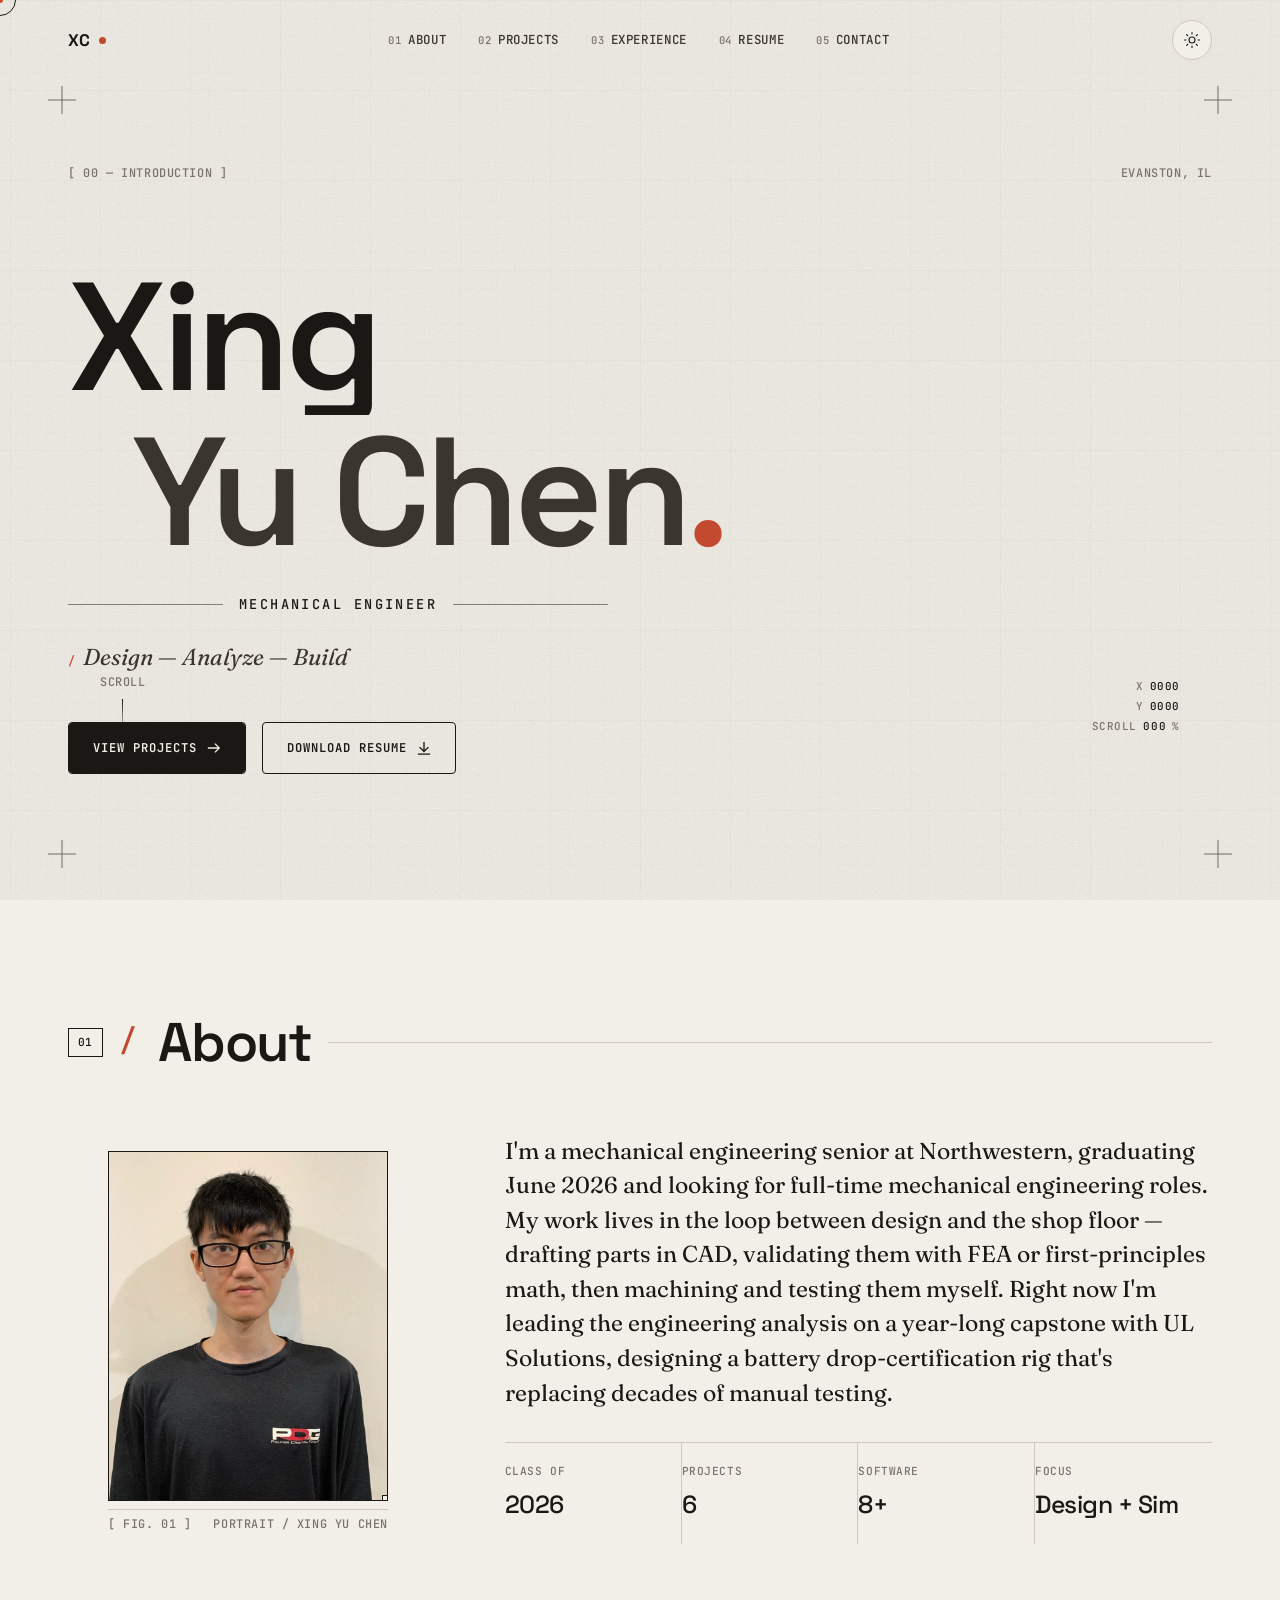
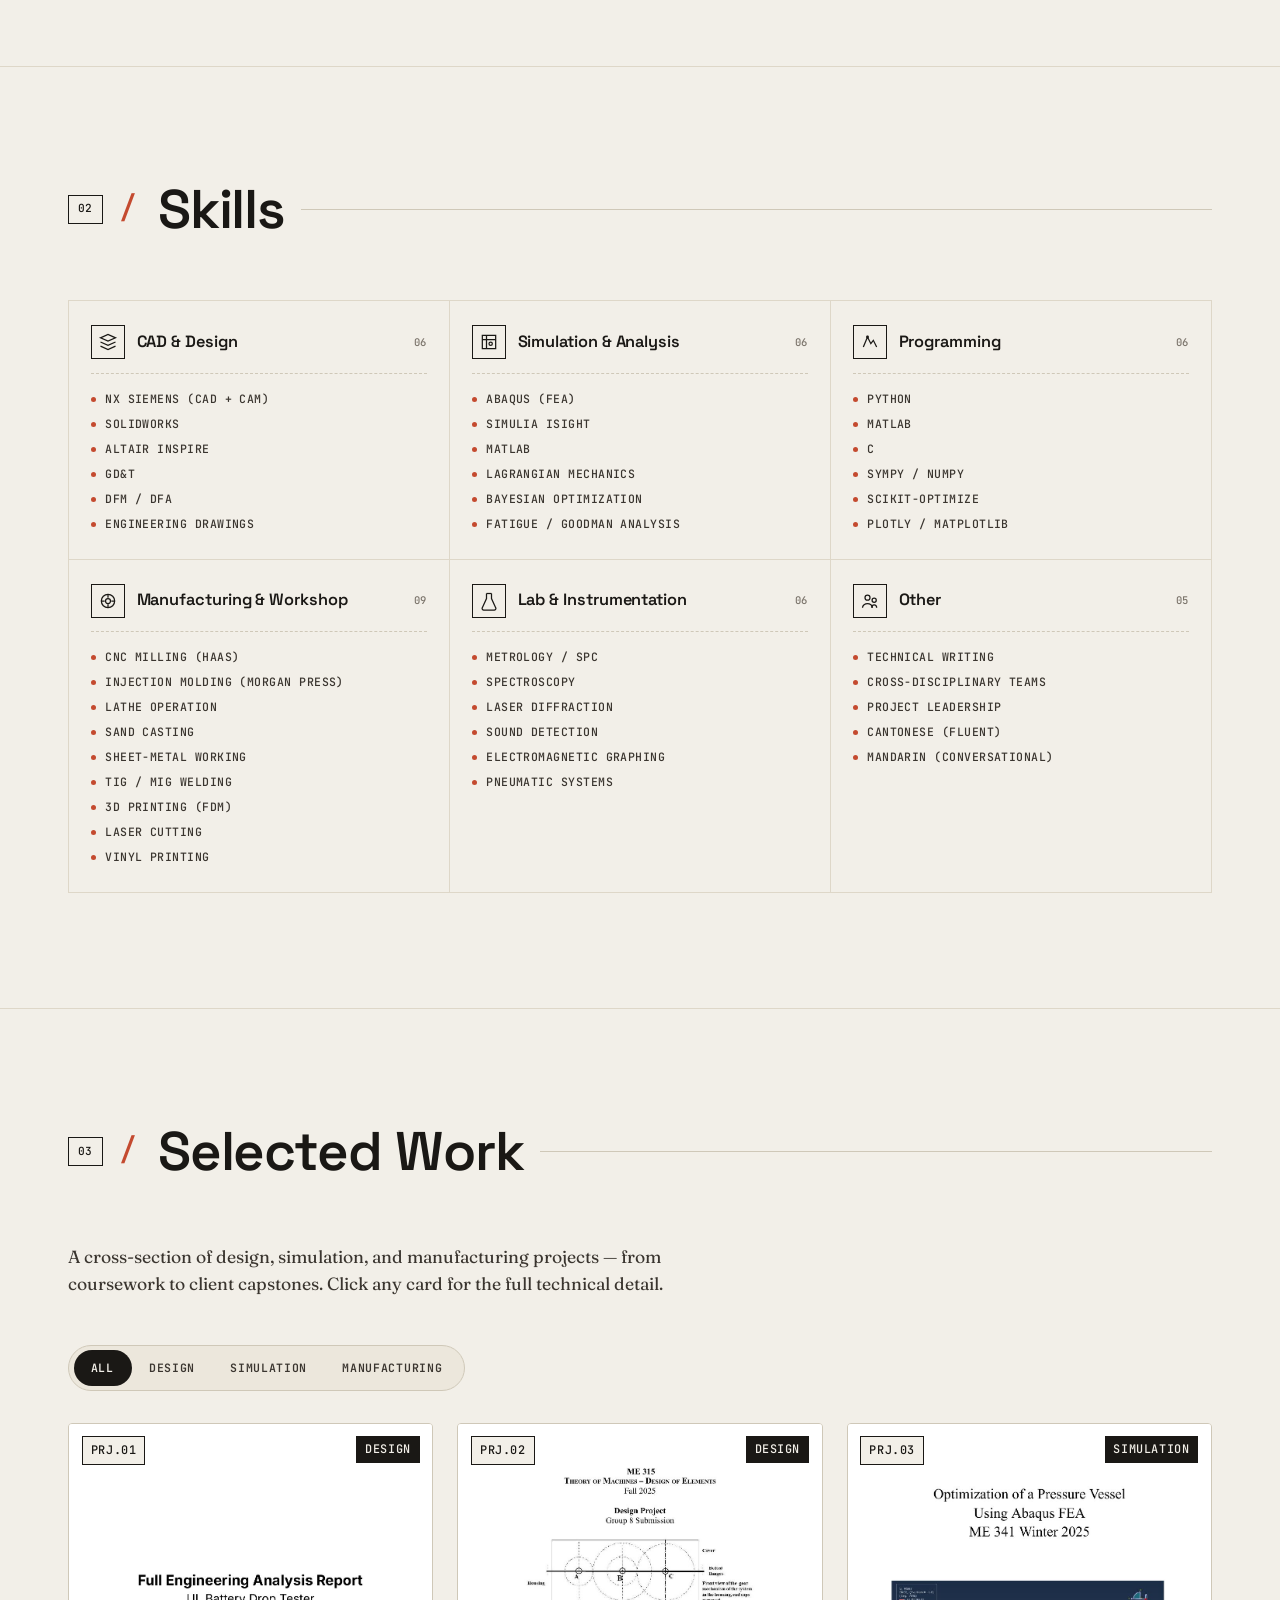
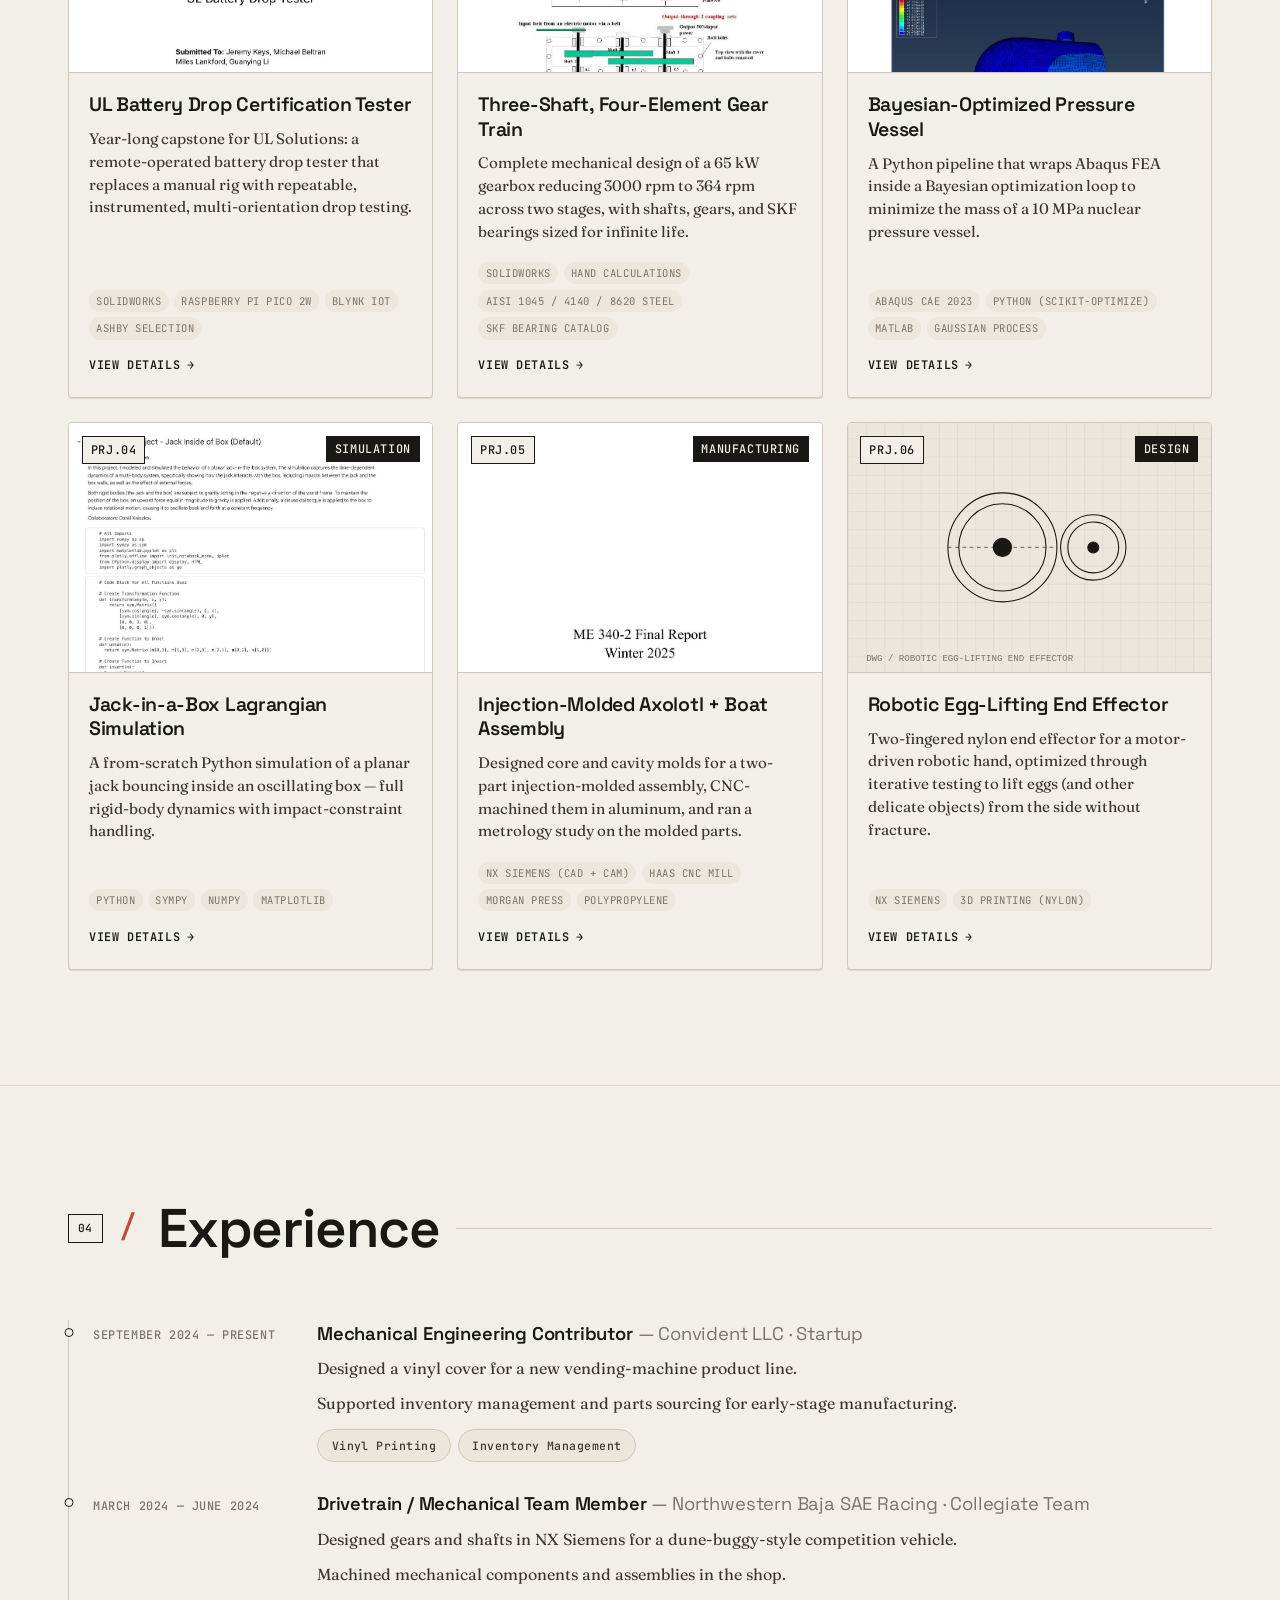
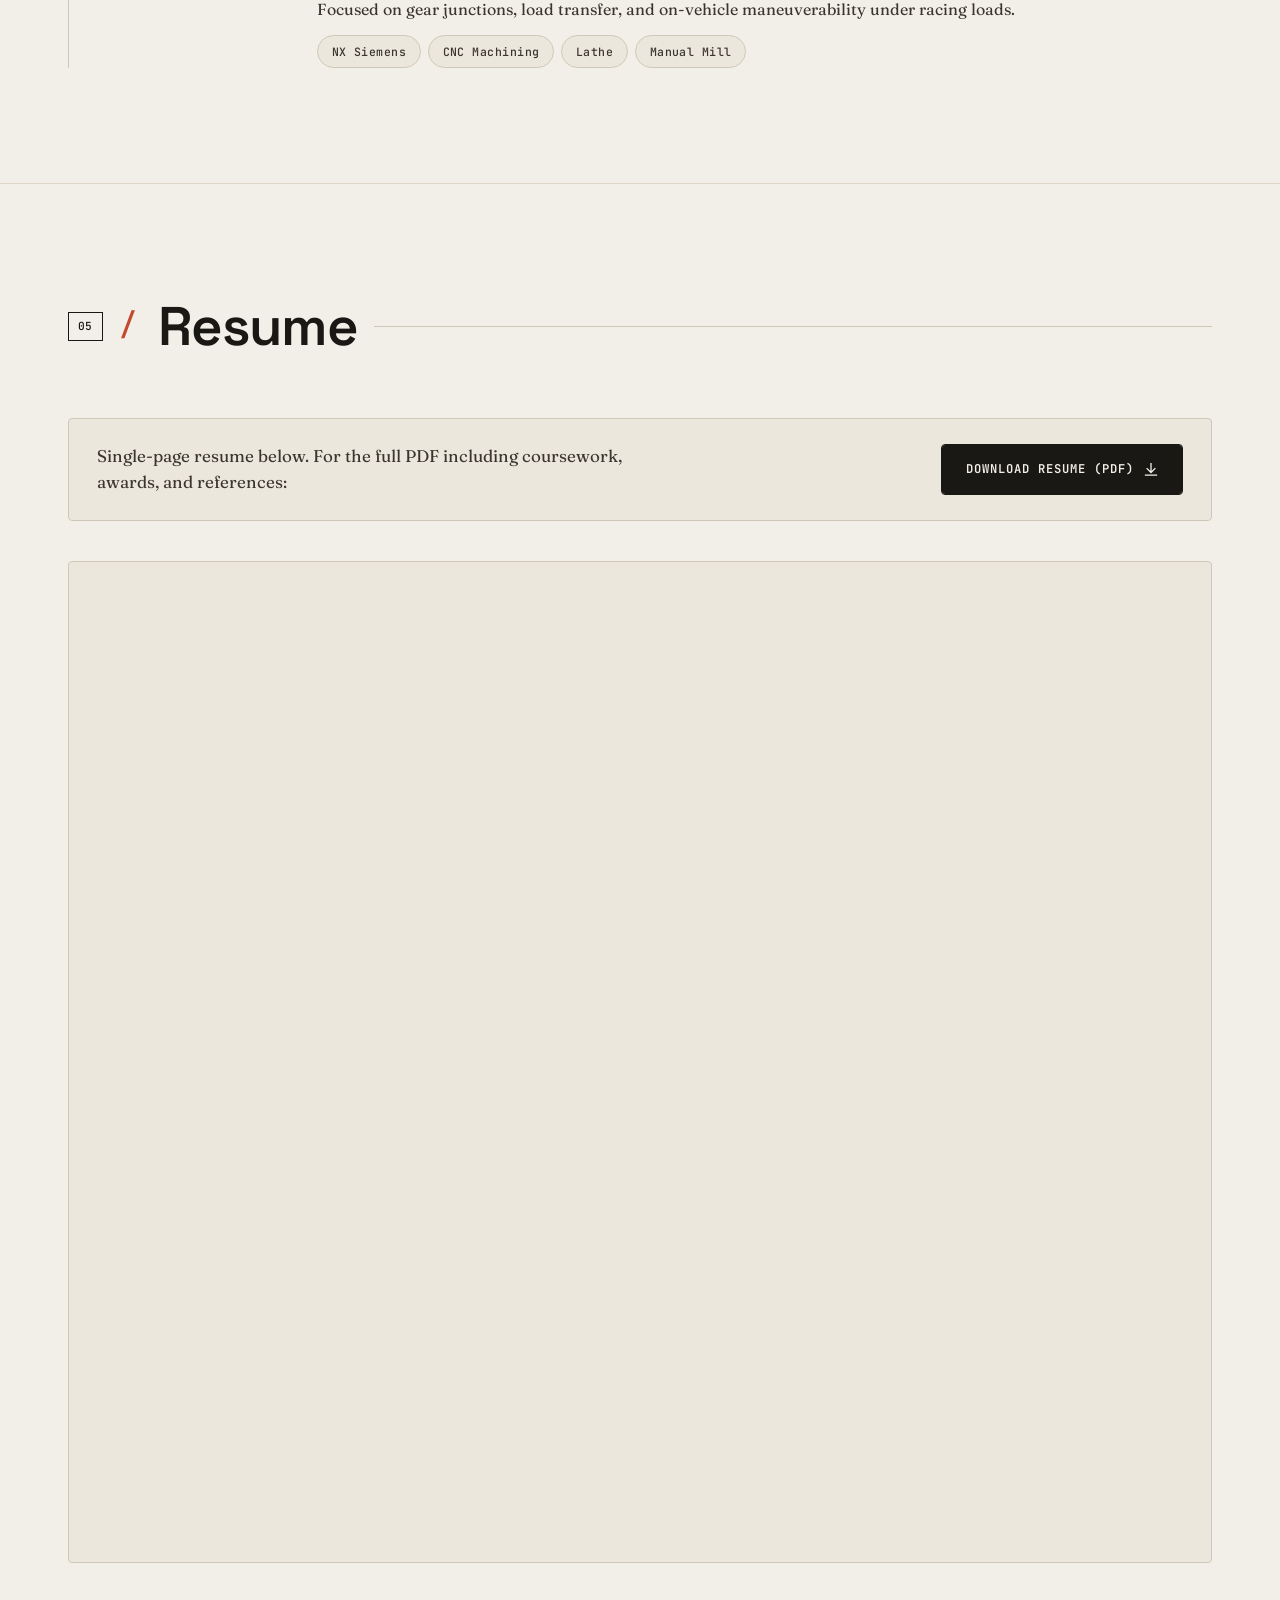
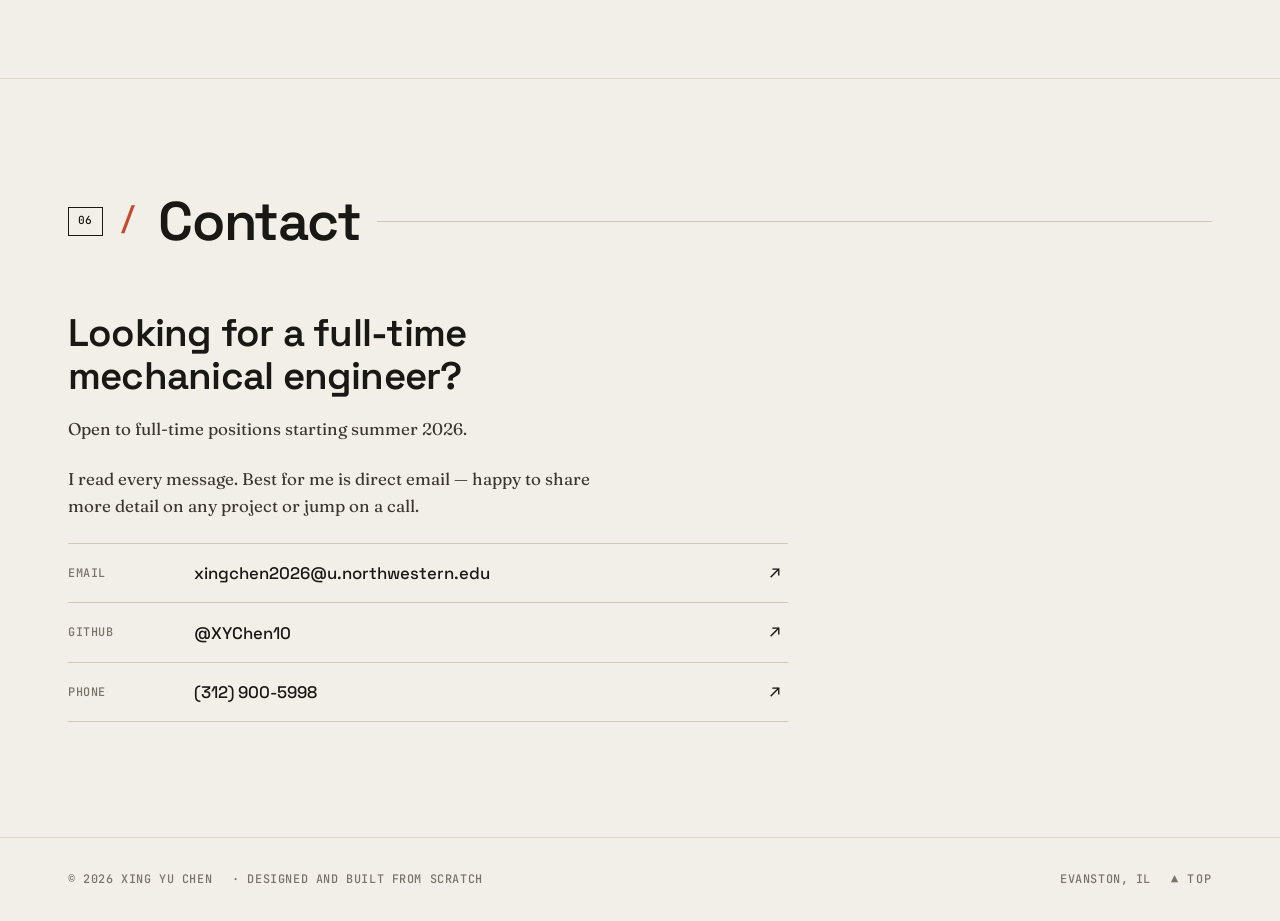
==== commit d53a213e: "Final ship" ====
--- a/index.html
+++ b/index.html
@@ -32,9 +32,22 @@
         <a href="#resume"     data-nav="resume"><span class="nav__num">04</span> Resume</a>
         <a href="#contact"    data-nav="contact"><span class="nav__num">05</span> Contact</a>
       </nav>
-      <button class="nav__toggle" id="navToggle" aria-label="Toggle menu" aria-expanded="false">
-        <span></span><span></span><span></span>
-      </button>
+      <div class="nav__actions">
+        <button class="theme-toggle theme-toggle--nudge" id="themeToggle" type="button" aria-label="Toggle dark mode" aria-pressed="false" title="Toggle theme">
+          <span class="theme-toggle__ring" aria-hidden="true"></span>
+          <svg class="theme-toggle__icon theme-toggle__icon--sun" viewBox="0 0 24 24" width="18" height="18" fill="none" stroke="currentColor" stroke-width="1.5" stroke-linecap="round">
+            <circle cx="12" cy="12" r="4"/>
+            <path d="M12 2v2M12 20v2M4.93 4.93l1.41 1.41M17.66 17.66l1.41 1.41M2 12h2M20 12h2M4.93 19.07l1.41-1.41M17.66 6.34l1.41-1.41"/>
+          </svg>
+          <svg class="theme-toggle__icon theme-toggle__icon--moon" viewBox="0 0 24 24" width="18" height="18" fill="none" stroke="currentColor" stroke-width="1.5" stroke-linecap="round" stroke-linejoin="round">
+            <path d="M21 12.79A9 9 0 0 1 11.21 3 7 7 0 1 0 21 12.79z"/>
+          </svg>
+          <span class="theme-toggle__hint mono" aria-hidden="true">TRY DARK</span>
+        </button>
+        <button class="nav__toggle" id="navToggle" aria-label="Toggle menu" aria-expanded="false">
+          <span></span><span></span><span></span>
+        </button>
+      </div>
     </div>
   </header>
 
@@ -221,39 +234,17 @@
           <span class="section__rule"></span>
         </header>
 
-        <div class="contact__grid">
+        <div class="contact__solo">
           <div class="contact__lede reveal">
             <h3 class="contact__big">
-              Got a project,<br/>
-              an internship,<br/>
-              or a hard problem?
+              Looking for a full-time<br/>
+              mechanical engineer?
             </h3>
+            <p data-bind="availability">Open to full-time positions starting summer 2026.</p>
             <p>I read every message. Best for me is direct email — happy to share more detail on any project or jump on a call.</p>
 
             <ul class="contact__links" id="contactLinks"></ul>
           </div>
-
-          <form class="contact__form reveal" id="contactForm" novalidate>
-            <div class="field">
-              <label for="cf-name" class="mono">01 / NAME</label>
-              <input type="text" id="cf-name" name="name" required autocomplete="name" />
-            </div>
-            <div class="field">
-              <label for="cf-email" class="mono">02 / EMAIL</label>
-              <input type="email" id="cf-email" name="email" required autocomplete="email" />
-            </div>
-            <div class="field">
-              <label for="cf-msg" class="mono">03 / MESSAGE</label>
-              <textarea id="cf-msg" name="message" rows="5" required></textarea>
-            </div>
-            <button type="submit" class="btn btn--solid contact__submit">
-              <span class="btn__label">Send Message</span>
-              <span class="btn__icon" aria-hidden="true">
-                <svg viewBox="0 0 16 16" width="14" height="14"><path d="M1 8h13M9 3l5 5-5 5" fill="none" stroke="currentColor" stroke-width="1.5"/></svg>
-              </span>
-            </button>
-            <p class="contact__status mono" id="contactStatus" role="status" aria-live="polite"></p>
-          </form>
         </div>
       </div>
     </section>
--- a/styles.css
+++ b/styles.css
@@ -5,8 +5,8 @@
    lightbox → responsive.
    ============================================================ */
 
-:root {
-  /* Palette */
+:root, :root[data-theme="light"] {
+  /* Palette — LIGHT */
   --c-bg:        #F2EFE8;
   --c-bg-2:      #ECE7DC;
   --c-bg-3:      #E4DED0;
@@ -19,6 +19,11 @@
   --c-accent-2:  #A33C24;
   --c-accent-3:  #8A3219;
   --c-accent-soft:#F3D8CC;
+  --c-nav-bg:    rgba(242,239,232,0.78);
+  --c-overlay-ink: rgba(26,24,21,0.65);
+  --grain-blend: multiply;
+  --grain-opacity: 0.35;
+  color-scheme: light;
 
   /* Type */
   --f-display: 'Space Grotesk', system-ui, -apple-system, Segoe UI, sans-serif;
@@ -39,6 +44,39 @@
   --shadow-card:   0 1px 0 var(--c-line-soft);
   --shadow-card-h: 0 18px 40px -22px rgba(26,24,21,0.35), 0 2px 0 var(--c-line);
   --nav-h: 70px;
+}
+
+:root[data-theme="dark"] {
+  /* Palette — DARK (only palette overrides; layout/type inherit from :root) */
+  --c-bg:        #15130F;
+  --c-bg-2:      #1E1B16;
+  --c-bg-3:      #28241D;
+  --c-ink:       #F2EFE8;
+  --c-ink-2:     #C8C2B5;
+  --c-muted:     #847C70;
+  --c-line:      #3A352D;
+  --c-line-soft: #2A2620;
+  --c-accent:    #E26544;
+  --c-accent-2:  #C44A2F;
+  --c-accent-3:  #F3D8CC;
+  --c-accent-soft:#3A1F16;
+  --c-nav-bg:    rgba(21,19,15,0.78);
+  --c-overlay-ink: rgba(0,0,0,0.7);
+  --grain-blend: screen;
+  --grain-opacity: 0.18;
+  --shadow-card-h: 0 18px 40px -22px rgba(0,0,0,0.6), 0 2px 0 var(--c-line);
+  color-scheme: dark;
+}
+
+/* Smooth color-only crossfade between themes — applied to <body> via a class.
+   Default state is no transition so the initial paint doesn't animate. */
+.theme-tween,
+.theme-tween *,
+.theme-tween *::before,
+.theme-tween *::after {
+  transition: background-color 320ms ease, color 320ms ease,
+              border-color 320ms ease, box-shadow 320ms ease,
+              fill 320ms ease, stroke 320ms ease !important;
 }
 
 /* ---------- Reset ---------- */
@@ -76,9 +114,10 @@
   position: fixed; inset: 0;
   pointer-events: none;
   z-index: 1;
-  opacity: 0.35;
-  mix-blend-mode: multiply;
+  opacity: var(--grain-opacity);
+  mix-blend-mode: var(--grain-blend);
   background-image: url("data:image/svg+xml;utf8,<svg xmlns='http://www.w3.org/2000/svg' width='220' height='220'><filter id='n'><feTurbulence type='fractalNoise' baseFrequency='0.85' numOctaves='2' stitchTiles='stitch'/><feColorMatrix values='0 0 0 0 0.1 0 0 0 0 0.09 0 0 0 0 0.08 0 0 0 0.5 0'/></filter><rect width='220' height='220' filter='url(%23n)' opacity='0.6'/></svg>");
+  transition: opacity 360ms ease;
 }
 
 /* ---------- Custom cursor ---------- */
@@ -108,7 +147,7 @@
 }
 .nav.is-scrolled {
   padding: 0.55rem 0;
-  background: rgba(242,239,232,0.78);
+  background: var(--c-nav-bg);
   backdrop-filter: saturate(140%) blur(14px);
   -webkit-backdrop-filter: saturate(140%) blur(14px);
   box-shadow: 0 1px 0 var(--c-line-soft);
@@ -420,35 +459,70 @@
 /* ============================================================
    SKILLS
    ============================================================ */
+/* Skills — 2 rows × 3 columns, bullet-list of skills (non-interactive) */
 .skills__grid {
   display: grid;
-  grid-template-columns: repeat(auto-fill, minmax(280px, 1fr));
+  grid-template-columns: repeat(3, minmax(0, 1fr));
   gap: 1px;
   background: var(--c-line-soft);
   border: 1px solid var(--c-line-soft);
 }
 .skill-group {
   background: var(--c-bg);
-  padding: 1.75rem 1.5rem;
-  display: flex; flex-direction: column; gap: 1.1rem;
+  padding: 1.5rem 1.4rem 1.6rem;
+  display: flex; flex-direction: column; gap: 1rem;
+  min-width: 0;
 }
 .skill-group header {
   display: flex; align-items: center; gap: 0.7rem;
-  padding-bottom: 0.8rem;
+  padding-bottom: 0.85rem;
   border-bottom: 1px dashed var(--c-line);
 }
 .skill-group__icon {
   display: inline-flex; align-items: center; justify-content: center;
   width: 34px; height: 34px;
   border: 1px solid var(--c-ink); color: var(--c-ink);
+  flex-shrink: 0;
 }
 .skill-group h3 {
   margin: 0; flex: 1;
-  font-family: var(--f-display); font-size: 1.05rem; font-weight: 600;
-  letter-spacing: -0.01em;
-}
-.skill-group__count { color: var(--c-muted); }
-
+  font-family: var(--f-display);
+  font-size: 1.02rem; font-weight: 600;
+  letter-spacing: -0.005em;
+  line-height: 1.15;
+}
+.skill-group__count {
+  color: var(--c-muted);
+  font-size: 0.66rem;
+}
+
+/* Skills rendered as a simple bullet list — comma/dot separated, not pills */
+.skill-list {
+  display: flex; flex-direction: column;
+  gap: 0.45rem;
+  margin: 0; padding: 0;
+  list-style: none;
+}
+.skill-list li {
+  display: flex; align-items: baseline;
+  gap: 0.55rem;
+  font-family: var(--f-mono);
+  font-size: 0.72rem;
+  letter-spacing: 0.04em;
+  color: var(--c-ink-2);
+  text-transform: uppercase;
+  font-weight: 500;
+}
+.skill-list li::before {
+  content: '';
+  flex: 0 0 5px;
+  height: 5px;
+  background: var(--c-accent);
+  border-radius: 999px;
+  transform: translateY(-1px);
+}
+
+/* Default pills (used elsewhere on the site) keep their horizontal-pill style */
 .pills { display: flex; flex-wrap: wrap; gap: 0.45rem; }
 .pills--inline { margin-top: 0.75rem; }
 .pills--lg .pill { padding: 0.55rem 1rem; font-size: 0.78rem; }
@@ -571,7 +645,7 @@
 .card__overlay {
   position: absolute; inset: 0;
   display: flex; align-items: center; justify-content: center;
-  background: rgba(26,24,21,0.65);
+  background: var(--c-overlay-ink);
   backdrop-filter: blur(4px);
   -webkit-backdrop-filter: blur(4px);
   opacity: 0;
@@ -696,6 +770,9 @@
   gap: clamp(2rem, 6vw, 5rem);
   align-items: start;
 }
+.contact__solo {
+  max-width: 720px;
+}
 .contact__big {
   font-family: var(--f-display); font-weight: 600;
   font-size: clamp(1.7rem, 3vw, 2.5rem);
@@ -998,6 +1075,157 @@
 .lightbox__next:hover  { background: var(--c-accent); border-color: var(--c-accent); transform: translateY(-50%) translateX(3px); }
 
 /* ============================================================
+   THEME TOGGLE
+   ============================================================ */
+.nav__actions {
+  display: flex;
+  align-items: center;
+  gap: 0.65rem;
+}
+
+.theme-toggle {
+  position: relative;
+  width: 40px; height: 40px;
+  display: inline-flex; align-items: center; justify-content: center;
+  border: 1px solid var(--c-line);
+  border-radius: 999px;
+  color: var(--c-ink);
+  background: var(--c-bg);
+  overflow: visible;
+  transition: background 280ms ease, border-color 280ms ease, color 280ms ease, transform 240ms var(--e-out);
+}
+.theme-toggle:hover {
+  background: var(--c-ink);
+  color: var(--c-bg);
+  border-color: var(--c-ink);
+}
+.theme-toggle:active { transform: scale(0.95); }
+
+.theme-toggle__icon {
+  position: absolute;
+  transition: transform 420ms var(--e-out), opacity 280ms ease;
+}
+/* Default (light theme): show sun */
+.theme-toggle__icon--sun  { opacity: 1; transform: rotate(0deg) scale(1); }
+.theme-toggle__icon--moon { opacity: 0; transform: rotate(-90deg) scale(0.6); }
+
+/* Dark theme: show moon */
+[data-theme="dark"] .theme-toggle__icon--sun  { opacity: 0; transform: rotate(90deg) scale(0.6); }
+[data-theme="dark"] .theme-toggle__icon--moon { opacity: 1; transform: rotate(0deg) scale(1); }
+
+/* Concentric ring for the nudge */
+.theme-toggle__ring {
+  position: absolute; inset: -4px;
+  border: 1.5px solid var(--c-accent);
+  border-radius: 999px;
+  opacity: 0;
+  pointer-events: none;
+}
+
+/* "TRY DARK" tooltip-hint that floats above when nudging */
+.theme-toggle__hint {
+  position: absolute;
+  top: calc(100% + 10px);
+  right: 0;
+  padding: 0.35rem 0.6rem;
+  background: var(--c-ink);
+  color: var(--c-bg);
+  border-radius: 4px;
+  font-size: 0.62rem;
+  white-space: nowrap;
+  opacity: 0;
+  pointer-events: none;
+  transform: translateY(-4px);
+  transition: opacity 240ms ease, transform 240ms var(--e-out);
+}
+.theme-toggle__hint::before {
+  content: '';
+  position: absolute;
+  top: -5px; right: 14px;
+  width: 0; height: 0;
+  border-left: 5px solid transparent;
+  border-right: 5px solid transparent;
+  border-bottom: 5px solid var(--c-ink);
+}
+
+/* Attention-nudge animation: pulsing accent ring + slow wiggle + hint reveal */
+.theme-toggle--nudge {
+  animation: theme-bob 3.6s var(--e-soft) infinite;
+}
+.theme-toggle--nudge .theme-toggle__ring {
+  animation: theme-ring 2.4s var(--e-soft) infinite;
+}
+.theme-toggle--nudge .theme-toggle__hint {
+  animation: theme-hint 6s var(--e-soft) infinite;
+}
+.theme-toggle--nudge:hover {
+  animation-play-state: paused;
+}
+.theme-toggle--nudge:hover .theme-toggle__hint {
+  animation: none;
+  opacity: 1;
+  transform: translateY(0);
+}
+
+@keyframes theme-bob {
+  0%, 60%, 100% { transform: translateY(0) rotate(0); }
+  68%           { transform: translateY(-3px) rotate(-6deg); }
+  76%           { transform: translateY(0)    rotate(5deg); }
+  84%           { transform: translateY(-2px) rotate(-3deg); }
+  92%           { transform: translateY(0)    rotate(0); }
+}
+@keyframes theme-ring {
+  0%   { opacity: 0.85; transform: scale(1); }
+  100% { opacity: 0;    transform: scale(1.6); }
+}
+@keyframes theme-hint {
+  0%, 30%, 100% { opacity: 0; transform: translateY(-4px); }
+  40%, 60%      { opacity: 1; transform: translateY(0); }
+  72%           { opacity: 0; transform: translateY(-4px); }
+}
+@media (prefers-reduced-motion: reduce) {
+  .theme-toggle--nudge,
+  .theme-toggle--nudge .theme-toggle__ring,
+  .theme-toggle--nudge .theme-toggle__hint { animation: none; }
+  .theme-toggle--nudge .theme-toggle__hint { opacity: 1; transform: translateY(0); }
+}
+
+/* ============================================================
+   PROJECT DETAIL: PDF embed
+   ============================================================ */
+.detail__pdf { padding: 2rem 0 3rem; }
+.pdf__head {
+  display: flex; align-items: center; justify-content: space-between;
+  gap: 1rem; flex-wrap: wrap;
+  margin-bottom: 1.25rem;
+}
+.pdf__head .section__title { margin-bottom: 0; }
+.pdf__frame {
+  position: relative;
+  background: var(--c-bg-2);
+  border: 1px solid var(--c-line);
+  border-radius: var(--radius);
+  overflow: hidden;
+  aspect-ratio: 8.5 / 11;
+  max-height: 92vh;
+}
+.pdf__frame iframe {
+  width: 100%; height: 100%;
+  border: 0; display: block;
+}
+
+/* ============================================================
+   CARD COVER (real PDF page) — anchor top so the title shows
+   ============================================================ */
+.card__media img {
+  object-position: top center;
+}
+[data-theme="dark"] .card__media img {
+  /* Light PDFs against dark cards: soften slightly so they don't glow */
+  filter: brightness(0.92) contrast(1.04);
+}
+
+/* ============================================================
    VIEW TRANSITIONS
    ============================================================ */
 @media (prefers-reduced-motion: no-preference) {
@@ -1011,6 +1239,10 @@
 /* ============================================================
    RESPONSIVE
    ============================================================ */
+@media (max-width: 1100px) {
+  .skills__grid { grid-template-columns: repeat(2, minmax(0, 1fr)); }
+}
+
 @media (max-width: 960px) {
   .about__grid { grid-template-columns: 1fr; }
   .about__photo { position: relative; top: 0; max-width: 320px; }
@@ -1026,6 +1258,11 @@
   .strip__item:nth-child(3) { padding-left: 0; }
 
   .detail__hero-media { aspect-ratio: 16 / 10; }
+}
+
+@media (max-width: 640px) {
+  .skills__grid { grid-template-columns: 1fr; }
+  .theme-toggle__hint { display: none; }
 }
 
 @media (max-width: 720px) {
